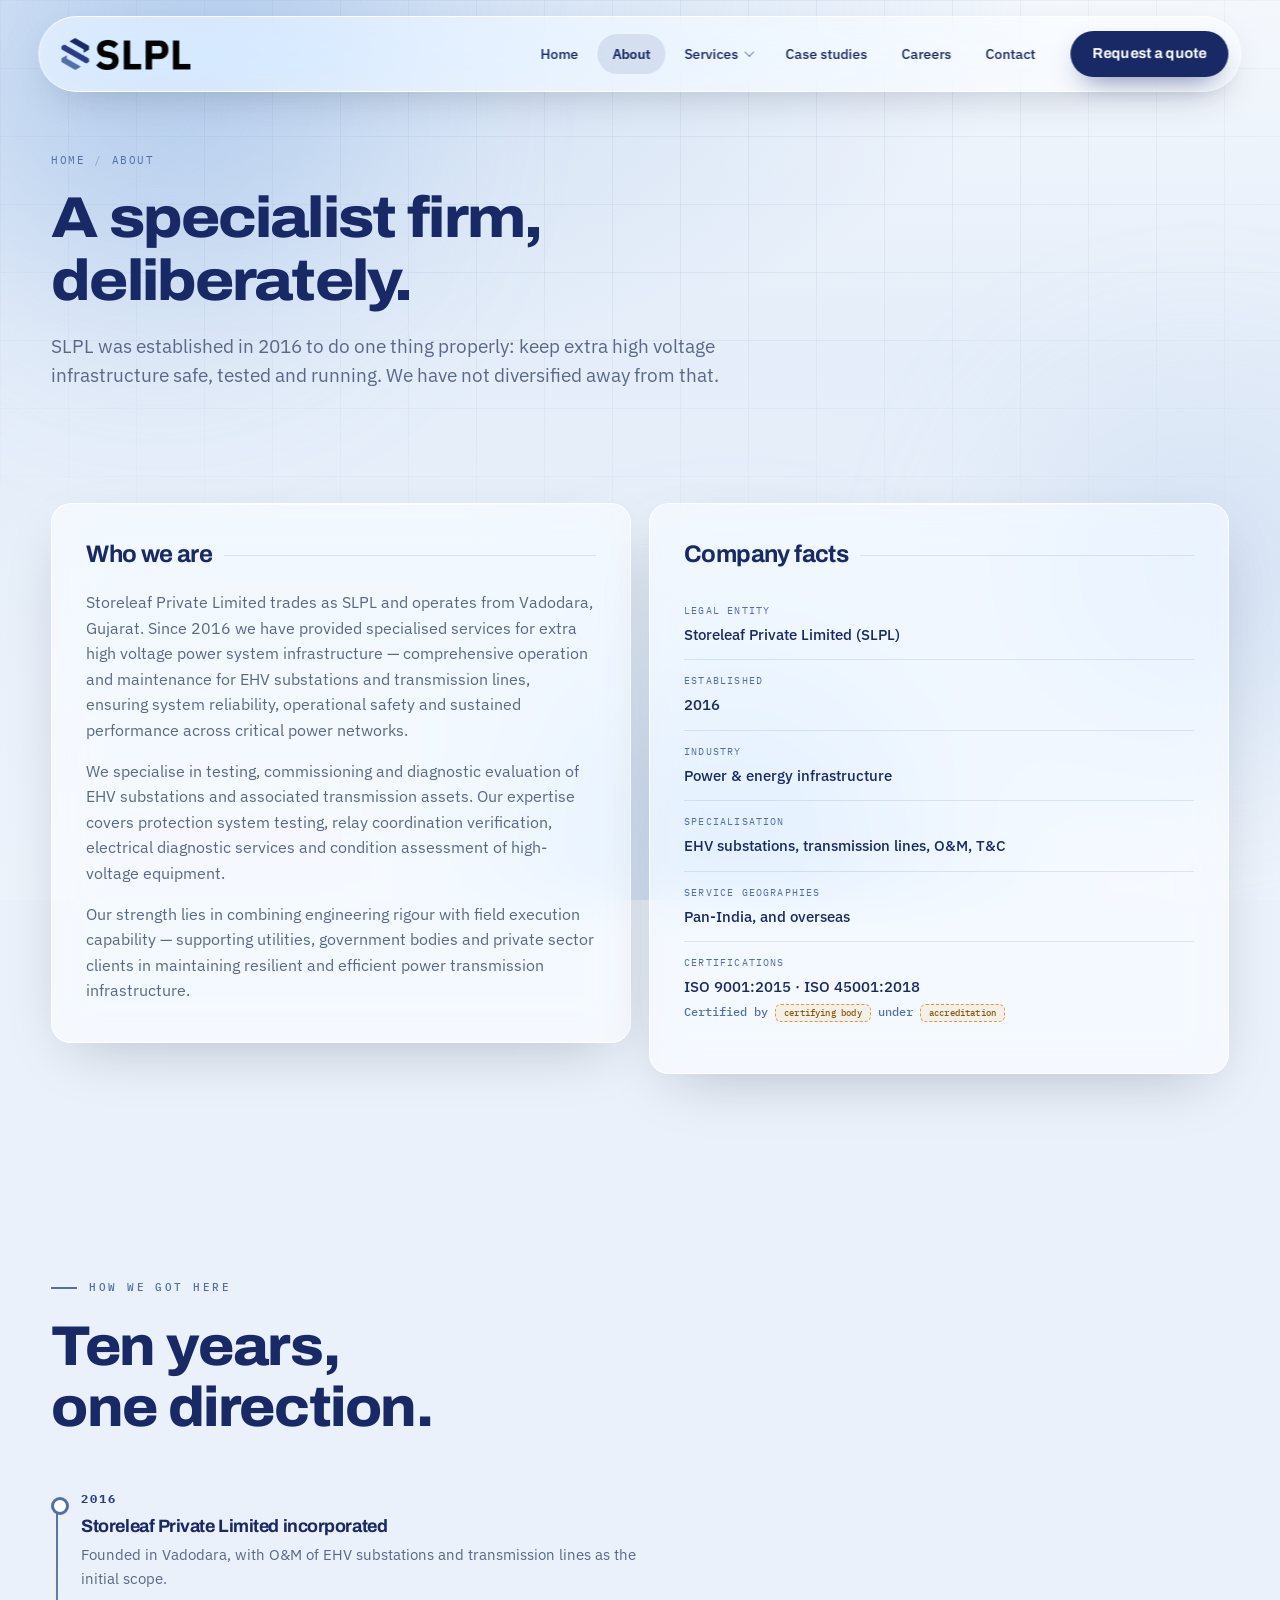
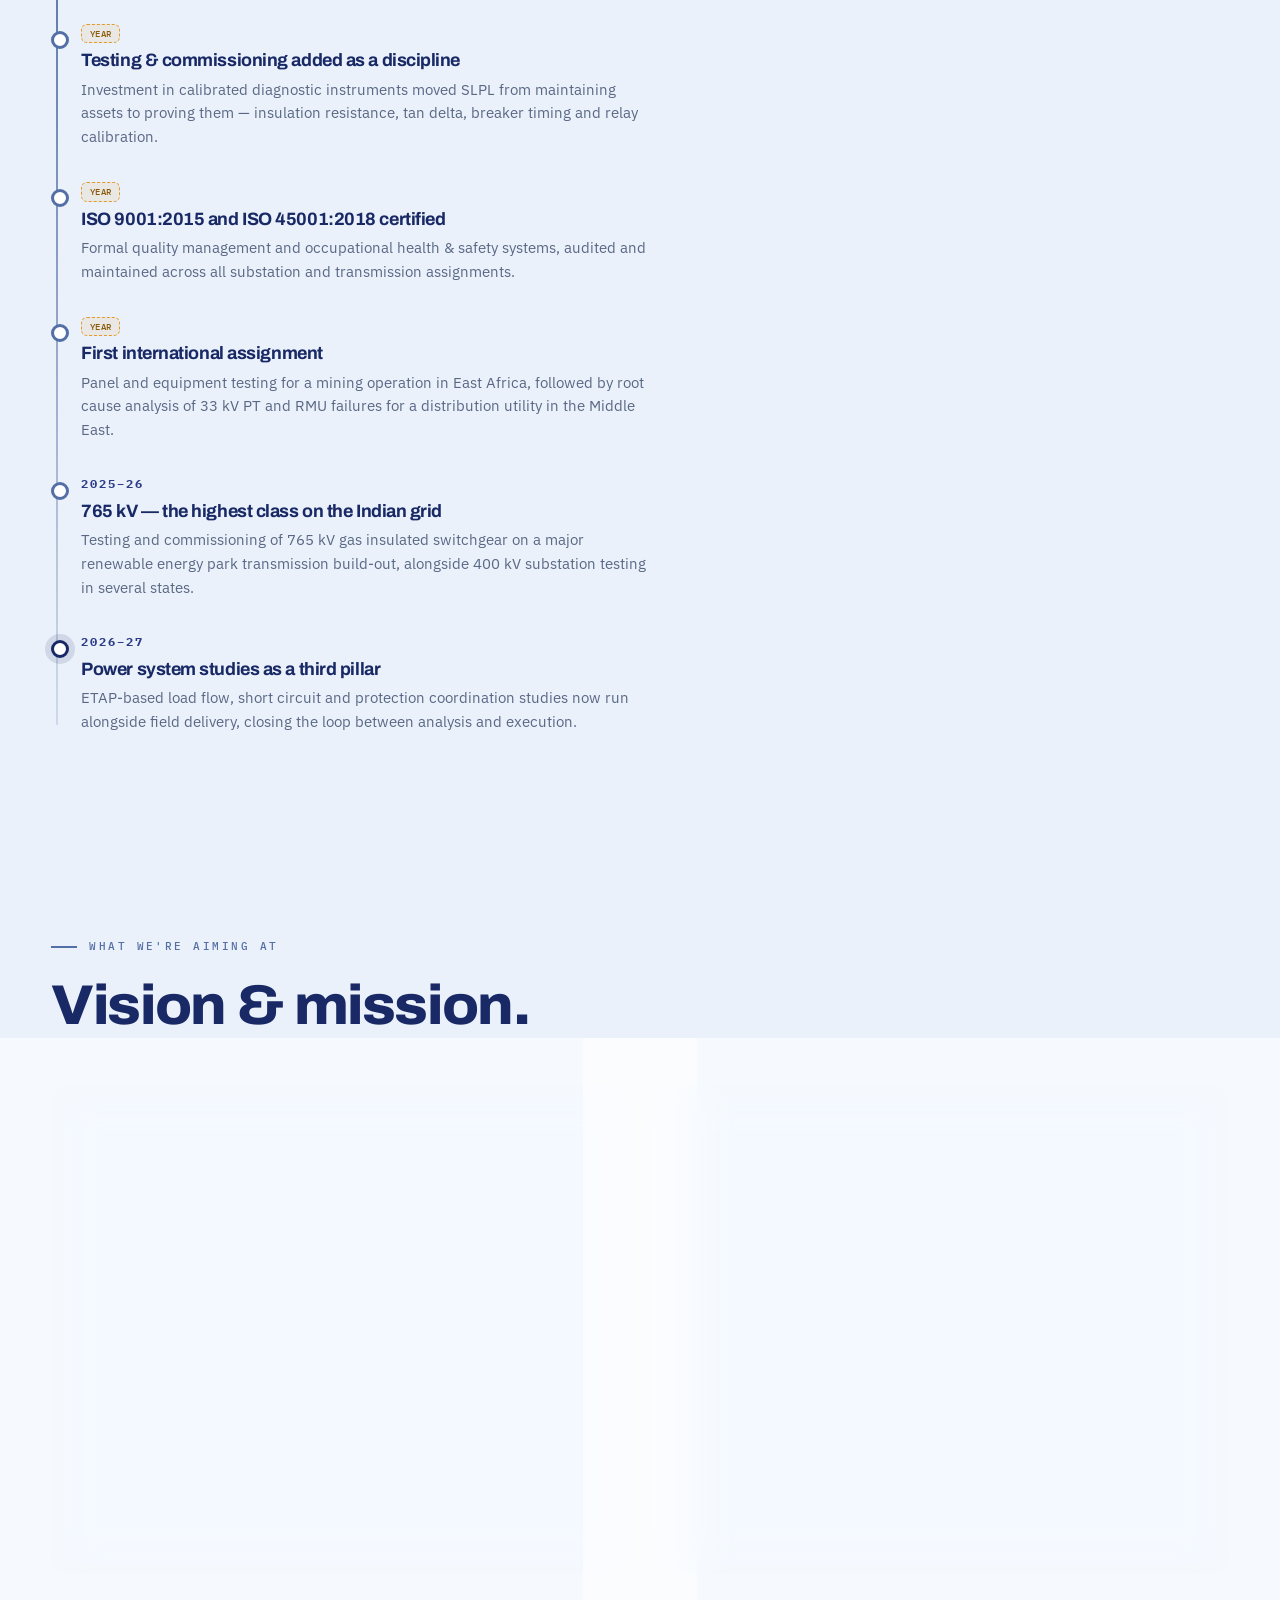
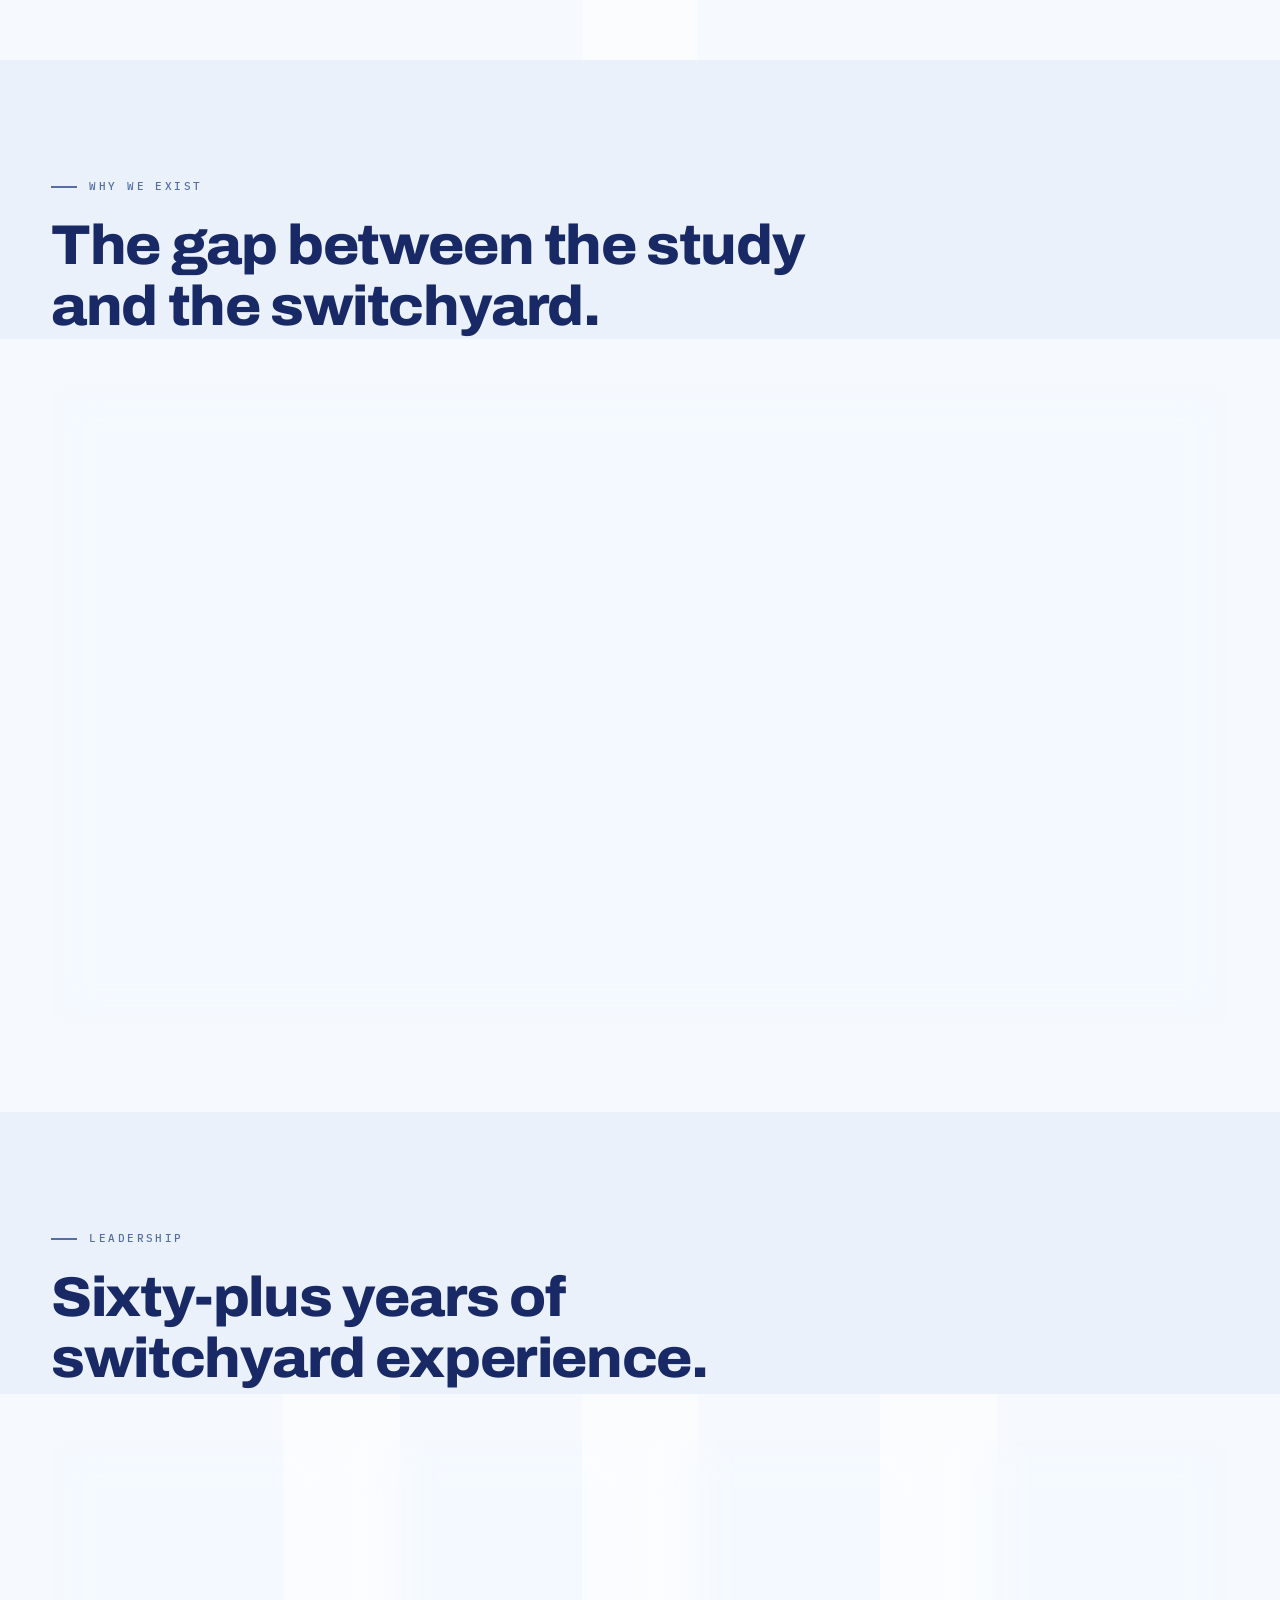
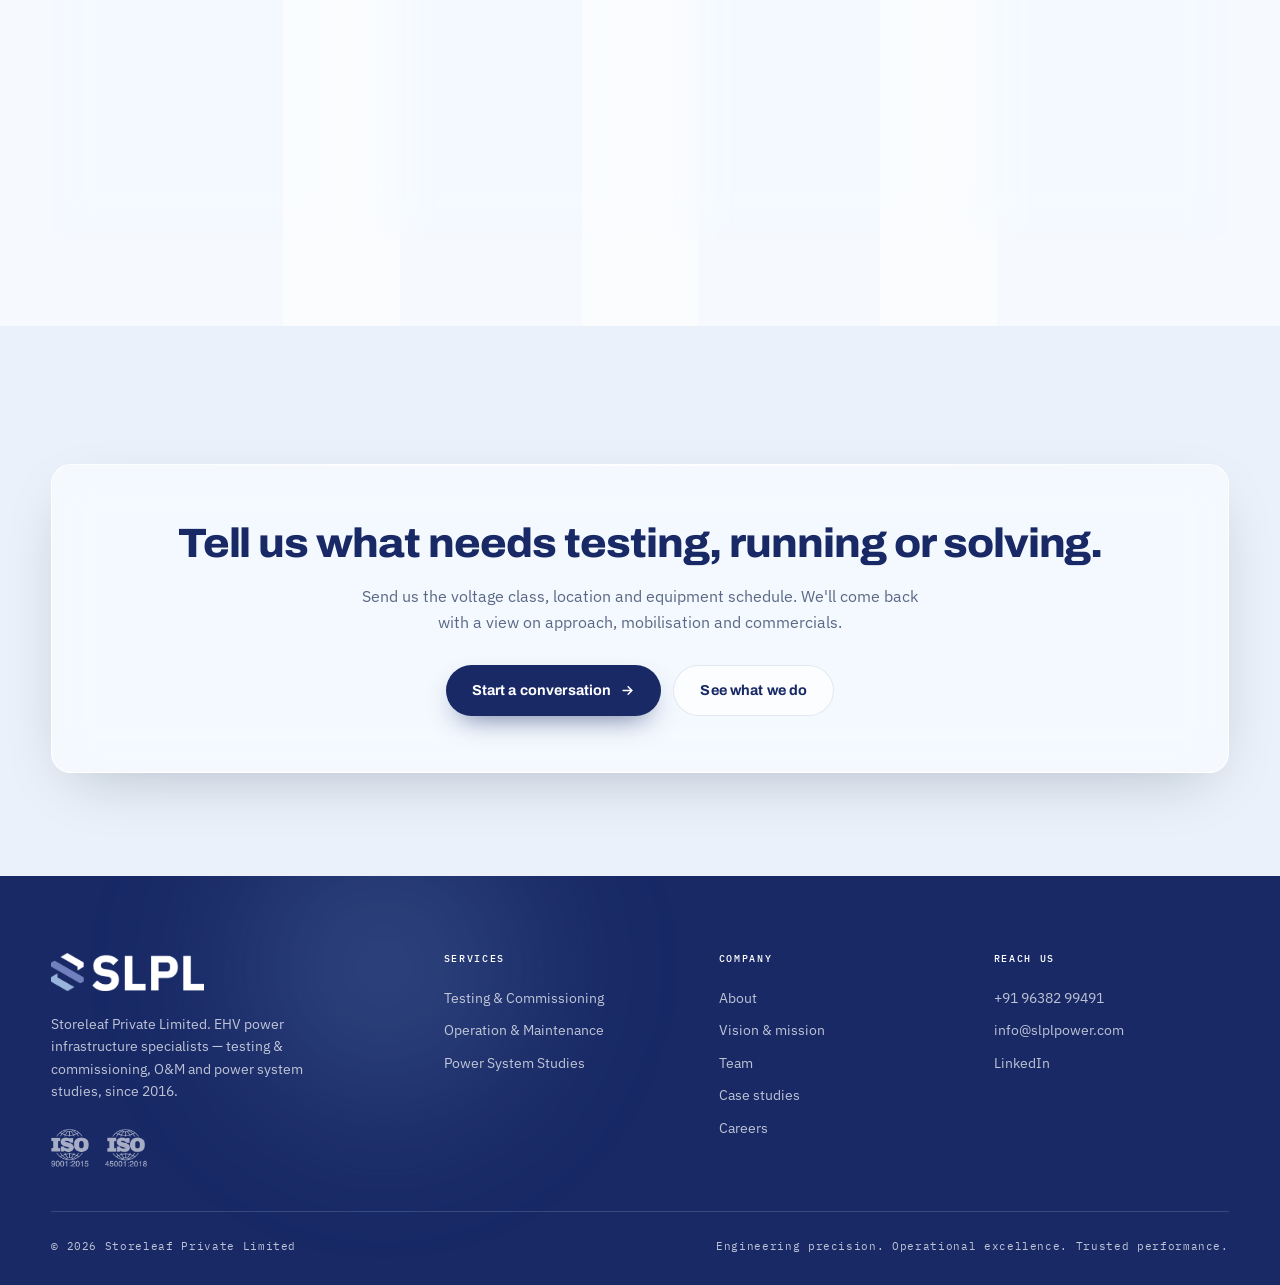
==== about.html @ 90dac233 "first commit" ====
<!DOCTYPE html>
<html lang="en">
<head>
<meta charset="UTF-8">
<meta name="viewport" content="width=device-width, initial-scale=1">
<title>About — SLPL | Storeleaf Pvt. Ltd.</title>
<meta name="description" content="Storeleaf Private Limited (SLPL), founded 2016 in Vadodara. EHV substation and transmission specialists. Vision, mission, history and leadership.">
<meta property="og:title" content="About — SLPL | Storeleaf Pvt. Ltd.">
<meta property="og:description" content="Storeleaf Private Limited (SLPL), founded 2016 in Vadodara. EHV substation and transmission specialists. Vision, mission, history and leadership.">
<meta property="og:type" content="website">
<meta property="og:image" content="https://www.slplpower.com/assets/img/og-card.png">
<meta property="og:site_name" content="SLPL — Storeleaf Pvt. Ltd.">
<meta name="twitter:card" content="summary_large_image">
<meta name="twitter:image" content="https://www.slplpower.com/assets/img/og-card.png">
<meta name="theme-color" content="#182966">
<link rel="canonical" href="https://www.slplpower.com/about.html">
<link rel="icon" href="favicon.ico" sizes="any">
<link rel="icon" type="image/png" sizes="32x32" href="assets/icons/favicon-32.png">
<link rel="icon" type="image/png" sizes="16x16" href="assets/icons/favicon-16.png">
<link rel="apple-touch-icon" sizes="180x180" href="assets/icons/apple-touch-icon.png">
<link rel="manifest" href="site.webmanifest">
<link rel="preconnect" href="https://fonts.googleapis.com">
<link rel="preconnect" href="https://fonts.gstatic.com" crossorigin>
<link href="https://fonts.googleapis.com/css2?family=Archivo:ital,wdth,wght@0,75..125,400..900&family=IBM+Plex+Mono:wght@400;500;600&family=IBM+Plex+Sans:wght@400;500;600&display=swap" rel="stylesheet">
<link rel="stylesheet" href="assets/css/base.css">
<link rel="stylesheet" href="assets/css/pages.css">

</head>
<body>

<div class="field" aria-hidden="true">
  <div class="orb a"></div><div class="orb b"></div><div class="orb c"></div>
</div>
<a class="skip" href="#main">Skip to content</a>
<div class="scrim" id="scrim" aria-hidden="true"></div>
<nav class="nav" id="nav" aria-label="Main">
  <a href="index.html" aria-label="SLPL home"><img class="logo" src="assets/img/logo_full.png" alt="SLPL — Storeleaf Pvt. Ltd."></a>
  <div class="nav-links" id="links">
    <a href="index.html">Home</a>
    <a href="about.html" aria-current="page">About</a>
    <div class="has-sub"><a href="services.html">Services</a><div class="sub"><a href="service-testing-commissioning.html">Testing &amp; Commissioning<span>Up to 765 kV</span></a><a href="service-om.html">Operation &amp; Maintenance<span>33&ndash;400 kV</span></a><a href="service-power-system-studies.html">Power System Studies<span>ETAP modelling</span></a></div></div>
    <a href="case-studies.html">Case studies</a>
    <a href="careers.html">Careers</a>
    <a href="contact.html">Contact</a>
  </div>
  <a href="contact.html" class="btn btn-solid">Request a quote</a>
  <button class="burger" id="burger" aria-label="Toggle menu" aria-expanded="false"><span></span></button>
</nav>
<main id="main">
<header class="page-hero">
  <div class="wrap">
    <p class="crumb load"><a href="index.html">Home</a><span>/</span>About</p>
    <h1 class="load l2">A specialist firm, deliberately.</h1>
    <p class="lede load l3">SLPL was established in 2016 to do one thing properly: keep extra high voltage infrastructure safe, tested and running. We have not diversified away from that.</p>
  </div>
</header>

<section class="band">
  <div class="wrap">
    <div class="vm-grid rv" style="align-items:start">
      <div class="glass vm">
        <h3>Who we are</h3>
        <p style="color:var(--muted);margin-bottom:15px">Storeleaf Private Limited trades as SLPL and
          operates from Vadodara, Gujarat. Since 2016 we have provided specialised services for extra
          high voltage power system infrastructure — comprehensive operation and maintenance for EHV
          substations and transmission lines, ensuring system reliability, operational safety and
          sustained performance across critical power networks.</p>
        <p style="color:var(--muted);margin-bottom:15px">We specialise in testing, commissioning and
          diagnostic evaluation of EHV substations and associated transmission assets. Our expertise
          covers protection system testing, relay coordination verification, electrical diagnostic
          services and condition assessment of high-voltage equipment.</p>
        <p style="color:var(--muted)">Our strength lies in combining engineering rigour with field
          execution capability — supporting utilities, government bodies and private sector clients
          in maintaining resilient and efficient power transmission infrastructure.</p>
      </div>
      <div class="glass vm">
        <h3>Company facts</h3>
        <div class="spec"><span>Legal entity</span><p>Storeleaf Private Limited (SLPL)</p></div>
        <div class="spec"><span>Established</span><p>2016</p></div>
        <div class="spec"><span>Industry</span><p>Power &amp; energy infrastructure</p></div>
        <div class="spec"><span>Specialisation</span><p>EHV substations, transmission lines, O&amp;M, T&amp;C</p></div>
        <div class="spec"><span>Service geographies</span><p>Pan-India, and overseas</p></div>
        <div class="spec"><span>Certifications</span><p>ISO 9001:2015 · ISO 45001:2018<br>
          <span style="font-family:var(--mono);font-size:.72rem;color:var(--steel)">Certified by <span class="todo">certifying body</span> under <span class="todo">accreditation</span></span></p></div>
      </div>
    </div>
  </div>
</section>

<section class="band">
  <div class="wrap">
    <div class="rv">
      <p class="eyebrow">How we got here</p>
      <h2>Ten years, <br>one direction.</h2>
    </div>
    <div class="timeline rv">
      <div class="tl">
        <b>2016</b>
        <h4>Storeleaf Private Limited incorporated</h4>
        <p>Founded in Vadodara, with O&amp;M of EHV substations and transmission lines as the
          initial scope.</p>
      </div>
      <div class="tl">
        <b><span class="todo">YEAR</span></b>
        <h4>Testing &amp; commissioning added as a discipline</h4>
        <p>Investment in calibrated diagnostic instruments moved SLPL from maintaining assets to
          proving them — insulation resistance, tan delta, breaker timing and relay calibration.</p>
      </div>
      <div class="tl">
        <b><span class="todo">YEAR</span></b>
        <h4>ISO 9001:2015 and ISO 45001:2018 certified</h4>
        <p>Formal quality management and occupational health &amp; safety systems, audited and
          maintained across all substation and transmission assignments.</p>
      </div>
      <div class="tl">
        <b><span class="todo">YEAR</span></b>
        <h4>First international assignment</h4>
        <p>Panel and equipment testing for a mining operation in East Africa, followed by root
          cause analysis of 33 kV PT and RMU failures for a distribution utility in the Middle East.</p>
      </div>
      <div class="tl">
        <b>2025–26</b>
        <h4>765 kV — the highest class on the Indian grid</h4>
        <p>Testing and commissioning of 765 kV gas insulated switchgear on a major renewable
          energy park transmission build-out, alongside 400 kV substation testing in several states.</p>
      </div>
      <div class="tl now">
        <b>2026–27</b>
        <h4>Power system studies as a third pillar</h4>
        <p>ETAP-based load flow, short circuit and protection coordination studies now run
          alongside field delivery, closing the loop between analysis and execution.</p>
      </div>
    </div>
  </div>
</section>

<section class="band" id="vision">
  <div class="wrap">
    <div class="rv">
      <p class="eyebrow">What we're aiming at</p>
      <h2>Vision &amp; mission.</h2>
    </div>
    <div class="vm-grid stg">
      <div class="glass vm">
        <h3>Vision</h3>
        <ul>
          <li>To be a trusted leader in EHV power system operations and maintenance, ensuring the
            reliability and resilience of critical transmission infrastructure.</li>
          <li>Deliver technically superior testing, commissioning and protection system services
            that uphold the stability and safety of power networks.</li>
          <li>Set industry benchmarks in operational excellence, quality assurance and electrical
            safety across all substation and transmission projects.</li>
          <li>Strengthen national power infrastructure through engineering precision, disciplined
            execution and continuous technical advancement.</li>
          <li>Create long-term value for utilities, infrastructure operators and stakeholders
            through dependable, standards-driven electrical services.</li>
        </ul>
      </div>
      <div class="glass vm">
        <h3>Mission</h3>
        <ul>
          <li>Deliver reliable O&amp;M services for EHV substations and transmission systems,
            ensuring uninterrupted and safe grid performance.</li>
          <li>Execute testing, commissioning and protection system validation with technical
            precision and strict adherence to national and international standards.</li>
          <li>Uphold uncompromising safety, quality and engineering discipline across all
            substation and transmission assignments.</li>
          <li>Strengthen power system reliability through preventive maintenance, diagnostic
            evaluation and systematic condition monitoring of high-voltage assets.</li>
          <li>Build long-term partnerships with utilities and infrastructure operators through
            dependable service execution and technical excellence.</li>
        </ul>
      </div>
    </div>
  </div>
</section>


<section class="band">
  <div class="wrap">
    <div class="rv">
      <p class="eyebrow">Why we exist</p>
      <h2>The gap between the study <br>and the switchyard.</h2>
    </div>
    <div class="glass stmt rv">
      <p class="stmt-lead">Most firms in this sector either model networks or energise them.
        Very few do both — and the gap between the two is where problems hide.</p>
      <div class="stmt-cols">
        <p>A relay setting that is correct on paper can behave differently at two in the morning,
          when a bay is being charged for the first time and the schedule has already slipped.
          Somebody on site has to be able to read the study, read the equipment, and make the call.</p>
        <p>That capability does not come from a procedure manual. It comes from having stood in a
          switchyard for thirty years — which is what our senior technical staff bring, after
          careers spent in state utility service and with multinational contractors.</p>
        <p><strong>SLPL was formed in 2016 to hold both halves of that.</strong> We model networks
          and we commission them. The engineer who prepares a coordination document sits in the
          same team as the engineer who verifies the scheme on site. When something doesn't match,
          it gets caught during the shutdown window rather than in a closeout report six weeks
          later.</p>
        <p>The company has stayed specialised on purpose. We have not diversified into adjacent
          work that would dilute the technical depth, and we have grown carefully —
          <strong>every voltage class on this site is one we have actually worked at</strong>,
          not one we are willing to attempt.</p>
      </div>
    </div>
  </div>
</section>


<section class="band" id="team">
  <div class="wrap">
    <div class="rv">
      <p class="eyebrow">Leadership</p>
      <h2>Sixty-plus years of <br>switchyard experience.</h2>
    </div>
    <div class="team-grid stg">
      <article class="glass member">
        <div class="avatar">HD</div>
        <h3>H. D. Sharma</h3><p class="role">Founder &amp; Technical Advisor</p>
        <p>30+ years in the electrical industry, with a career in state utility services. Maintenance
          of EHV substations and transmission lines, electrical testing and troubleshooting, and
          safety standards in high-voltage environments.</p>
      </article>
      <article class="glass member">
        <div class="avatar">NC</div>
        <h3>Narendra Chauhan</h3><p class="role">Technical Officer</p>
        <p>30+ years with leading multinationals in the operation, maintenance and testing of EHV
          substations. A cornerstone of SLPL's technical delivery capability.</p>
      </article>
      <article class="glass member">
        <div class="avatar">RS</div>
        <h3>Rajhans Sharma</h3><p class="role">Director &amp; Co-Founder</p>
        <p>Master's in engineering from a university in the USA and 12+ years working with
          multinational corporations. Drives growth, innovation and strategic direction across
          project management and advanced engineering solutions.</p>
      </article>
      <article class="glass member">
        <div class="avatar">SS</div>
        <h3>Sagar Sharma</h3><p class="role">Director — Finance &amp; Strategy</p>
        <p>MBA from a university in the USA. Leads financial management, strategic planning and
          business development, bringing depth in financial modelling and risk management.</p>
      </article>
    </div>
  </div>
</section>


<section class="band">
  <div class="wrap">
    <div class="glass cta-band rv">
      <h2>Tell us what needs testing, running or solving.</h2>
      <p>Send us the voltage class, location and equipment schedule. We'll come back with a
        view on approach, mobilisation and commercials.</p>
      <div class="hero-cta">
        <a href="contact.html" class="btn btn-solid">Start a conversation
          <svg aria-hidden="true" focusable="false" width="15" height="15" viewBox="0 0 24 24" fill="none" stroke="currentColor" stroke-width="2.4" stroke-linecap="round"><path d="M5 12h14M13 6l6 6-6 6"/></svg></a>
        <a href="services.html" class="btn btn-ghost">See what we do</a>
      </div>
    </div>
  </div>
</section>

</main>
<footer>
  <div class="wrap">
    <div class="f-grid">
      <div>
        <img class="flogo" src="assets/img/logo_full_white.png" alt="SLPL">
        <p>Storeleaf Private Limited. EHV power infrastructure specialists — testing &amp;
          commissioning, O&amp;M and power system studies, since 2016.</p>
        <div class="f-iso">
          <img src="assets/img/iso_9001.png" alt="ISO 9001:2015">
          <img src="assets/img/iso_45001.png" alt="ISO 45001:2018">
        </div>
      </div>
      <div class="f-col"><h4>Services</h4>
        <a href="service-testing-commissioning.html">Testing &amp; Commissioning</a>
        <a href="service-om.html">Operation &amp; Maintenance</a>
        <a href="service-power-system-studies.html">Power System Studies</a>
      </div>
      <div class="f-col"><h4>Company</h4>
        <a href="about.html">About</a><a href="about.html#vision">Vision &amp; mission</a>
        <a href="about.html#team">Team</a><a href="case-studies.html">Case studies</a>
        <a href="careers.html">Careers</a>
      </div>
      <div class="f-col"><h4>Reach us</h4>
        <a href="tel:+919638299491">+91 96382 99491</a>
        <a href="mailto:info@slplpower.com">info@slplpower.com</a>
        <a href="https://www.linkedin.com/company/slplpower" target="_blank" rel="noopener">LinkedIn</a>
      </div>
    </div>
    <div class="f-bot">
      <span>© <span id="yr">2026</span> Storeleaf Private Limited</span>
      <span>Engineering precision. Operational excellence. Trusted performance.</span>
    </div>
  </div>
</footer>

<script src="assets/js/base.js"></script>
</body>
</html>
---- assets/css/base.css ----
:root{
  --paper:#EAF1FA; --paper2:#F7FAFE; --white:#FFFFFF;
  --navy:#182966; --indigo:#2B3B88; --steel:#536FA5; --sky:#C9DCF2;
  --ink:#0C142C; --muted:#5A6885;
  --amber:#E39A2B; --iso:#005BAE;
  --glass:rgba(255,255,255,.55);
  --glass-2:rgba(255,255,255,.35);
  --brd:rgba(255,255,255,.85);
  --brd-2:rgba(24,41,102,.10);
  --shadow:0 20px 60px -24px rgba(12,20,44,.28);
  --shadow-lg:0 40px 100px -36px rgba(12,20,44,.42);
  --r:20px;
  --display:'Archivo',system-ui,sans-serif;
  --body:'IBM Plex Sans',system-ui,sans-serif;
  --mono:'IBM Plex Mono',ui-monospace,monospace;
  --nav-h:76px;
  --wrap:1240px;
  --band-y:clamp(64px,8vw,128px);
}
/* viewport tiers — the whole page scales off these two knobs */
@media(min-width:1500px){ :root{--wrap:1360px} }
@media(min-width:1750px){ :root{--wrap:1500px;--r:24px} html{font-size:17px} }
@media(min-width:2200px){ :root{--wrap:1660px} html{font-size:18.5px} }
@media(min-width:2800px){ :root{--wrap:1860px} html{font-size:20px} }
*{margin:0;padding:0;box-sizing:border-box}
html{scroll-behavior:smooth;scroll-padding-top:96px;-webkit-text-size-adjust:100%}
body{
  font-family:var(--body);color:var(--ink);background:var(--paper);
  line-height:1.6;overflow-x:hidden;-webkit-font-smoothing:antialiased;
  overflow-wrap:break-word;
  padding-left:env(safe-area-inset-left);padding-right:env(safe-area-inset-right);
}
h1,h2,h3,h4,.kvtag,.tick b{overflow-wrap:normal;word-break:normal;hyphens:none}
img{max-width:100%;height:auto;display:block}
a{color:inherit;text-decoration:none}
button{font:inherit;color:inherit;background:none;border:none;cursor:pointer}
::selection{background:var(--navy);color:#fff}
:focus-visible{outline:2.5px solid var(--indigo);outline-offset:3px;border-radius:6px}

/* ── ambient field ─────────────────────────────── */
.field{position:fixed;inset:0;z-index:-2;overflow:hidden;pointer-events:none;background:
  linear-gradient(180deg,#F4F8FD 0%,#E4EDF9 40%,#EDF3FB 100%);}
.field::after{content:'';position:absolute;inset:0;
  background-image:linear-gradient(rgba(83,111,165,.09) 1px,transparent 1px),
                   linear-gradient(90deg,rgba(83,111,165,.09) 1px,transparent 1px);
  background-size:68px 68px;
  mask-image:radial-gradient(ellipse 110% 75% at 50% 12%,#000 20%,transparent 78%);
  -webkit-mask-image:radial-gradient(ellipse 110% 75% at 50% 12%,#000 20%,transparent 78%);}
.orb{position:absolute;border-radius:50%;filter:blur(80px);opacity:.55}
.orb.a{width:640px;height:640px;background:radial-gradient(circle,#8FB4E4 0%,transparent 68%);top:-220px;left:-160px;animation:drift 26s ease-in-out infinite}
.orb.b{width:520px;height:520px;background:radial-gradient(circle,#B7CDEC 0%,transparent 68%);top:36%;right:-180px;animation:drift 34s ease-in-out infinite reverse}
.orb.c{width:600px;height:600px;background:radial-gradient(circle,#9FC0E8 0%,transparent 70%);bottom:-260px;left:34%;animation:drift 30s ease-in-out infinite}
@keyframes drift{0%,100%{transform:translate(0,0) scale(1)}33%{transform:translate(70px,-50px) scale(1.1)}66%{transform:translate(-50px,60px) scale(.94)}}

/* ── shared ────────────────────────────────────── */
.wrap{width:min(var(--wrap),92vw);margin-inline:auto}
.band{padding:var(--band-y) 0;position:relative}
.eyebrow{font-family:var(--mono);font-size:.7rem;font-weight:500;letter-spacing:.22em;
  text-transform:uppercase;color:var(--steel);display:flex;align-items:center;gap:12px;margin-bottom:20px}
.eyebrow::before{content:'';width:26px;height:1.5px;background:var(--steel);flex:none}
h1,h2,h3,h4{font-family:var(--display);line-height:1.08;letter-spacing:-.025em;color:var(--navy)}
h2{font-size:clamp(2rem,4.4vw,3.5rem);font-weight:800;font-stretch:105%}
h3{font-size:1.32rem;font-weight:700}
.lede{font-size:clamp(1.02rem,1.5vw,1.16rem);color:var(--muted);max-width:62ch}
.glass{background:var(--glass);backdrop-filter:blur(22px) saturate(165%);
  -webkit-backdrop-filter:blur(22px) saturate(165%);
  border:1px solid var(--brd);border-radius:var(--r);box-shadow:var(--shadow);
  position:relative;overflow:hidden}
@supports not ((backdrop-filter:blur(2px)) or (-webkit-backdrop-filter:blur(2px))){
  .glass,.nav{background:rgba(255,255,255,.9)}
  .nav.stuck{background:rgba(255,255,255,.97)}
}
.glass::before{content:'';position:absolute;top:0;left:0;right:0;height:1px;
  background:linear-gradient(90deg,transparent,rgba(255,255,255,.95),transparent)}

/* ── nav ───────────────────────────────────────── */
.nav{position:fixed;top:calc(16px + env(safe-area-inset-top));left:50%;transform:translateX(-50%);z-index:100;
  width:min(var(--wrap),94vw);height:var(--nav-h);display:flex;align-items:center;
  gap:20px;padding:0 12px 0 22px;border-radius:999px;
  background:rgba(255,255,255,.5);backdrop-filter:blur(20px) saturate(170%);
  -webkit-backdrop-filter:blur(20px) saturate(170%);
  border:1px solid var(--brd);box-shadow:0 14px 44px -20px rgba(12,20,44,.3);
  transition:background .35s,box-shadow .35s,height .35s}
.nav.stuck{background:rgba(255,255,255,.78);box-shadow:0 18px 50px -20px rgba(12,20,44,.38);height:66px}
.nav .logo{height:32px;width:auto;flex:none}
.nav-links{display:flex;gap:4px;margin-left:auto}
.nav-links a{padding:9px 15px;border-radius:999px;font-size:.87rem;font-weight:500;
  color:var(--navy);transition:background .22s,color .22s}
.nav-links a:hover{background:rgba(24,41,102,.08)}
.btn{display:inline-flex;align-items:center;gap:9px;padding:13px 26px;border-radius:999px;
  font-family:var(--display);font-weight:700;font-size:.9rem;letter-spacing:.01em;
  transition:transform .22s cubic-bezier(.2,.9,.3,1),box-shadow .22s,background .22s}
.btn-solid{background:var(--navy);color:#fff;box-shadow:0 12px 28px -12px rgba(24,41,102,.7)}
.btn-solid:hover{background:var(--indigo);transform:translateY(-2px);box-shadow:0 18px 34px -12px rgba(24,41,102,.7)}
.btn-ghost{background:rgba(255,255,255,.6);color:var(--navy);border:1px solid var(--brd-2)}
.btn-ghost:hover{background:#fff;transform:translateY(-2px)}
.nav .btn{padding:11px 22px;flex:none}
.scrim{position:fixed;inset:0;z-index:90;background:rgba(12,20,44,.32);
  backdrop-filter:blur(3px);-webkit-backdrop-filter:blur(3px);
  opacity:0;visibility:hidden;transition:opacity .3s,visibility .3s}
body.menu-open .scrim{opacity:1;visibility:visible}
body.menu-open{overflow:hidden}
.burger{display:none;width:44px;height:44px;border-radius:50%;align-items:center;justify-content:center;flex:none}
.burger span{display:block;width:19px;height:2px;background:var(--navy);position:relative;transition:.3s}
.burger span::before,.burger span::after{content:'';position:absolute;left:0;width:19px;height:2px;background:var(--navy);transition:.3s}
.burger span::before{top:-6px}.burger span::after{top:6px}
.nav.open .burger span{background:transparent}
.nav.open .burger span::before{top:0;transform:rotate(45deg)}
.nav.open .burger span::after{top:0;transform:rotate(-45deg)}

/* ── hero ──────────────────────────────────────── */
.hero{position:relative;min-height:100svh;display:flex;align-items:center;
  padding-top:calc(var(--nav-h) + 52px);padding-bottom:104px}
.switchyard{position:absolute;inset:0;width:100%;height:100%;z-index:-1;
  object-fit:cover;opacity:.9;pointer-events:none}
.hero-grid{display:grid;grid-template-columns:1.06fr .94fr;gap:26px;align-items:center}
.hero-card{padding:clamp(28px,3vw,44px)}
h1{font-size:clamp(2.05rem,3.7vw,3.3rem);font-weight:800;font-stretch:110%;letter-spacing:-.032em}
h1 .kv{color:var(--indigo);position:relative;white-space:nowrap}
h1 .kv::after{content:'';position:absolute;left:0;right:0;bottom:.08em;height:.09em;
  background:linear-gradient(90deg,var(--amber),transparent);border-radius:2px;
  transform:scaleX(0);transform-origin:left;animation:sweep 1.1s cubic-bezier(.2,.9,.3,1) 1.1s forwards}
@keyframes sweep{to{transform:scaleX(1)}}
.hero-card .lede{margin-top:20px;font-size:clamp(.98rem,1.25vw,1.08rem)}
.hero-cta{display:flex;gap:12px;flex-wrap:wrap;margin-top:30px}
.hero-side{display:flex;flex-direction:column;gap:14px}
.stat{padding:20px 24px;display:flex;align-items:center;gap:18px}
.stat b{font-family:var(--display);font-size:clamp(1.5rem,2.2vw,2rem);font-weight:800;
  color:var(--navy);line-height:1;font-stretch:110%}
.stat span{font-family:var(--mono);font-size:.68rem;letter-spacing:.14em;
  text-transform:uppercase;color:var(--steel)}
.iso-row{display:flex;align-items:center;gap:22px;padding:18px 24px}
.iso-row img{height:46px;width:auto}
.iso-row p{font-family:var(--mono);font-size:.64rem;letter-spacing:.13em;
  text-transform:uppercase;color:var(--steel);line-height:1.5}
.scroll-hint{position:absolute;bottom:26px;left:50%;transform:translateX(-50%);
  font-family:var(--mono);font-size:.62rem;letter-spacing:.2em;text-transform:uppercase;
  color:var(--steel);display:flex;flex-direction:column;align-items:center;gap:9px}
.scroll-hint i{display:block;width:1px;height:34px;background:linear-gradient(var(--steel),transparent);animation:pull 2.1s ease-in-out infinite}
@keyframes pull{0%,100%{transform:scaleY(.4);transform-origin:top;opacity:.4}50%{transform:scaleY(1);opacity:1}}

/* current pulse on the conductors */
.conductor{fill:none;stroke:var(--steel);stroke-width:1.7;opacity:.5}
.tower{fill:none;stroke:var(--steel);stroke-width:1.6;opacity:.5}
.tower-fill{fill:rgba(83,111,165,.05)}
.pulse{fill:none;stroke:var(--amber);stroke-width:2.6;stroke-linecap:round;
  stroke-dasharray:20 1400;filter:drop-shadow(0 0 7px rgba(227,154,43,.85));
  animation:flow 5.4s linear infinite}
.pulse.d2{animation-delay:1.8s}
.pulse.d3{animation-delay:3.6s}
@keyframes flow{from{stroke-dashoffset:1420}to{stroke-dashoffset:0}}
.insulator{fill:none;stroke:var(--steel);stroke-width:1.3;opacity:.62}

/* ── voltage ladder (signature) ────────────────── */
.ladder-shell{padding:clamp(30px,3.6vw,54px)}
.ladder{margin-top:46px;position:relative}
.rail{position:relative;width:80%;height:3px;background:rgba(83,111,165,.22);border-radius:2px}
.rail i{position:absolute;inset:0 auto 0 0;width:0;border-radius:2px;
  background:linear-gradient(90deg,var(--steel),var(--indigo) 55%,var(--navy));
  transition:width 1.9s cubic-bezier(.22,.85,.3,1)}
.revealed .rail i{width:100%}
.ticks{display:grid;grid-template-columns:repeat(5,1fr);margin-top:0}
.tick{position:relative;padding-top:34px;text-align:left}
.tick::before{content:'';position:absolute;top:-8px;left:0;width:13px;height:13px;border-radius:50%;
  background:#fff;border:3px solid var(--steel);transform:scale(0);
  transition:transform .5s cubic-bezier(.2,1.5,.4,1),border-color .5s}
.revealed .tick::before{transform:scale(1)}
.revealed .tick:nth-child(1)::before{transition-delay:.3s}
.revealed .tick:nth-child(2)::before{transition-delay:.6s}
.revealed .tick:nth-child(3)::before{transition-delay:.9s;border-color:var(--indigo)}
.revealed .tick:nth-child(4)::before{transition-delay:1.2s;border-color:var(--indigo)}
.revealed .tick:nth-child(5)::before{transition-delay:1.5s;border-color:var(--navy);
  box-shadow:0 0 0 7px rgba(24,41,102,.12)}
.tick b{display:block;font-family:var(--display);font-size:clamp(1.35rem,2.4vw,2.1rem);
  font-weight:800;color:var(--navy);line-height:1;font-stretch:108%}
.tick b em{font-style:normal;font-size:.42em;font-weight:600;margin-left:4px;color:var(--steel)}
.tick p{font-family:var(--mono);font-size:.68rem;line-height:1.62;color:var(--muted);
  margin-top:10px;padding-right:14px}

/* ── services ──────────────────────────────────── */
.svc-grid{display:grid;grid-template-columns:repeat(3,1fr);gap:20px;margin-top:52px}
.svc{padding:34px 30px 30px;transition:transform .4s cubic-bezier(.2,.9,.3,1),box-shadow .4s;
  transform-style:preserve-3d;will-change:transform}
.svc:hover{box-shadow:var(--shadow-lg)}
.svc svg.ic{width:46px;height:46px;stroke:var(--indigo);stroke-width:1.5;fill:none;margin-bottom:24px}
.svc h3{margin-bottom:14px}
.svc p{font-size:.94rem;color:var(--muted)}
.svc ul{list-style:none;margin-top:22px;padding-top:20px;border-top:1px solid var(--brd-2)}
.svc li{font-family:var(--mono);font-size:.74rem;color:var(--steel);padding:5px 0 5px 17px;position:relative}
.svc li::before{content:'';position:absolute;left:0;top:13px;width:6px;height:1.5px;background:var(--amber)}

/* ── projects ──────────────────────────────────── */
.filters{display:flex;gap:8px;flex-wrap:wrap;margin-top:36px}
.filters button{padding:9px 18px;border-radius:999px;font-family:var(--mono);font-size:.72rem;
  letter-spacing:.09em;text-transform:uppercase;color:var(--steel);
  background:rgba(255,255,255,.5);border:1px solid var(--brd-2);transition:.25s}
.filters button:hover{color:var(--navy);background:#fff}
.filters button.on{background:var(--navy);color:#fff;border-color:var(--navy)}
.proj-grid{display:grid;grid-template-columns:repeat(3,1fr);gap:14px;margin-top:26px}
.proj{padding:24px 26px;display:flex;flex-direction:column;gap:12px;
  transition:transform .35s cubic-bezier(.2,.9,.3,1),box-shadow .35s,opacity .3s}
.proj:hover{transform:translateY(-5px);box-shadow:var(--shadow-lg)}
.proj.hide{display:none}
.proj-top{display:flex;justify-content:space-between;align-items:flex-start;gap:12px}
.kvtag{font-family:var(--display);font-weight:800;font-size:1.05rem;color:var(--navy);
  font-stretch:108%;white-space:nowrap}
.kvtag em{font-style:normal;font-size:.6em;font-weight:600;color:var(--steel);margin-left:3px}
.scope{font-family:var(--mono);font-size:.6rem;letter-spacing:.11em;text-transform:uppercase;
  padding:5px 10px;border-radius:999px;background:rgba(43,59,136,.09);color:var(--indigo);white-space:nowrap}
.proj h4{font-size:1rem;font-weight:700;line-height:1.3}
.proj p{font-family:var(--mono);font-size:.72rem;color:var(--muted);margin-top:auto;padding-top:6px}
.proj-note{font-family:var(--mono);font-size:.75rem;color:var(--steel);
  text-align:center;margin-top:30px;letter-spacing:.06em}

/* ── team ──────────────────────────────────────── */
.team-grid{display:grid;grid-template-columns:repeat(4,1fr);gap:16px;margin-top:52px}
.member{padding:30px 26px;transition:transform .35s cubic-bezier(.2,.9,.3,1),box-shadow .35s}
.member:hover{transform:translateY(-5px);box-shadow:var(--shadow-lg)}
.avatar{width:54px;height:54px;border-radius:16px;display:grid;place-items:center;
  background:linear-gradient(140deg,var(--navy),var(--indigo));color:#fff;
  font-family:var(--display);font-weight:800;font-size:1.05rem;margin-bottom:20px;letter-spacing:-.02em}
.member h3{font-size:1.1rem}
.role{font-family:var(--mono);font-size:.68rem;letter-spacing:.1em;text-transform:uppercase;
  color:var(--indigo);margin:7px 0 14px}
.member p{font-size:.87rem;color:var(--muted)}

/* ── vision / mission ──────────────────────────── */
.vm-grid{display:grid;grid-template-columns:1fr 1fr;gap:18px;margin-top:48px}
.vm{padding:38px 34px}
.vm h3{font-size:1.5rem;margin-bottom:22px;display:flex;align-items:center;gap:12px}
.vm h3::after{content:'';flex:1;height:1px;background:var(--brd-2)}
.vm ul{list-style:none;display:flex;flex-direction:column;gap:15px}
.vm li{font-size:.91rem;color:var(--muted);padding-left:26px;position:relative}
.vm li::before{content:'';position:absolute;left:0;top:.55em;width:11px;height:11px;
  border:1.5px solid var(--steel);border-radius:3px;transform:rotate(45deg)}

/* ── contact ───────────────────────────────────── */
.contact-grid{display:grid;grid-template-columns:.9fr 1.1fr;gap:18px;margin-top:48px}
.info{padding:38px 34px;display:flex;flex-direction:column;gap:8px}
.info-row{display:flex;gap:16px;padding:16px 0;border-bottom:1px solid var(--brd-2);align-items:flex-start}
.info-row:last-child{border-bottom:none}
.info-row svg{width:19px;height:19px;stroke:var(--indigo);fill:none;stroke-width:1.6;flex:none;margin-top:3px}
.info-row>div>span{font-family:var(--mono);font-size:.63rem;letter-spacing:.13em;
  text-transform:uppercase;color:var(--steel);display:block;margin-bottom:4px}
.info-row a,.info-row p{font-size:.94rem;color:var(--navy);font-weight:500;transition:color .2s}
.info-row a:hover{color:var(--amber)}
.form{padding:38px 34px}
.f-row{display:grid;grid-template-columns:1fr 1fr;gap:14px}
.fld{margin-bottom:14px}
.fld label{font-family:var(--mono);font-size:.63rem;letter-spacing:.13em;text-transform:uppercase;
  color:var(--steel);display:block;margin-bottom:7px}
.fld select{-webkit-appearance:none;appearance:none;padding-right:42px;
  background-image:url("data:image/svg+xml;charset=utf-8,%3Csvg xmlns='http://www.w3.org/2000/svg' viewBox='0 0 12 8'%3E%3Cpath d='M1 1l5 5 5-5' fill='none' stroke='%23536FA5' stroke-width='1.8' stroke-linecap='round'/%3E%3C/svg%3E");
  background-repeat:no-repeat;background-position:right 16px center;background-size:12px}
.fld input,.fld select,.fld textarea{width:100%;padding:13px 16px;border-radius:12px;
  border:1px solid var(--brd-2);background:rgba(255,255,255,.65);font-family:var(--body);
  font-size:.93rem;color:var(--ink);transition:border-color .22s,background .22s}
.fld input:focus,.fld select:focus,.fld textarea:focus{outline:none;border-color:var(--indigo);background:#fff}
.fld textarea{resize:vertical;min-height:104px}
.form .btn-solid{width:100%;justify-content:center;margin-top:6px}
.form small{display:block;margin-top:14px;font-family:var(--mono);font-size:.66rem;
  color:var(--steel);text-align:center;line-height:1.6}

/* ── footer ────────────────────────────────────── */
footer{background:var(--navy);color:rgba(255,255,255,.72);
  padding:clamp(52px,6vw,80px) 0 calc(30px + env(safe-area-inset-bottom));position:relative;overflow:hidden}
footer::before{content:'';position:absolute;top:-140px;left:12%;width:460px;height:460px;border-radius:50%;
  background:radial-gradient(circle,rgba(83,111,165,.45),transparent 68%);filter:blur(50px)}
.f-grid{display:grid;grid-template-columns:1.5fr 1fr 1fr 1fr;gap:40px;position:relative;
  padding-bottom:44px;border-bottom:1px solid rgba(255,255,255,.14)}
.f-grid img.flogo{height:38px;margin-bottom:22px}
.f-grid p{font-size:.88rem;max-width:34ch}
.f-iso{display:flex;gap:16px;margin-top:26px;align-items:center}
.f-iso img{height:38px;filter:brightness(0) invert(1);opacity:.62}
.f-col h4{font-family:var(--mono);font-size:.64rem;letter-spacing:.16em;text-transform:uppercase;
  color:#fff;font-weight:500;margin-bottom:18px}
.f-col a{display:block;font-size:.88rem;padding:5px 0;transition:color .2s,transform .2s}
.f-col a:hover{color:#fff;transform:translateX(4px)}
.f-bot{display:flex;justify-content:space-between;gap:18px;flex-wrap:wrap;
  padding-top:26px;font-family:var(--mono);font-size:.68rem;letter-spacing:.06em;position:relative}

/* ── reveal ────────────────────────────────────── */
.rv{opacity:0;transform:translateY(30px);transition:opacity .85s cubic-bezier(.2,.9,.3,1),transform .85s cubic-bezier(.2,.9,.3,1)}
.rv.revealed{opacity:1;transform:none}
.stg>*{opacity:0;transform:translateY(26px);transition:opacity .7s cubic-bezier(.2,.9,.3,1),transform .7s cubic-bezier(.2,.9,.3,1)}
.stg.revealed>*{opacity:1;transform:none}
.stg.revealed>*:nth-child(1){transition-delay:.05s}
.stg.revealed>*:nth-child(2){transition-delay:.13s}
.stg.revealed>*:nth-child(3){transition-delay:.21s}
.stg.revealed>*:nth-child(4){transition-delay:.29s}
.stg.revealed>*:nth-child(5){transition-delay:.37s}
.stg.revealed>*:nth-child(6){transition-delay:.45s}
.stg.revealed>*:nth-child(n+7){transition-delay:.5s}
.load{opacity:0;transform:translateY(24px);animation:up .95s cubic-bezier(.2,.9,.3,1) forwards}
.load.l2{animation-delay:.14s}.load.l3{animation-delay:.26s}.load.l4{animation-delay:.38s}
@keyframes up{to{opacity:1;transform:none}}

/* ══ RESPONSIVE ══════════════════════════════════
   Tiers: ≥1750 ultrawide · 1180–1750 desktop · 1000–1180 small laptop
          760–1000 tablet · 560–760 large phone · <560 phone         */

@media(min-width:861px){ .scrim{display:none} }

/* ultrawide — give the hero more air, cap line lengths */
@media(min-width:1750px){
  .hero-grid{grid-template-columns:1fr .8fr;gap:40px}
  .lede{max-width:58ch}
  .proj-grid{grid-template-columns:repeat(4,1fr)}
}

/* small laptop — hero stacks, grids drop to two up */
@media(max-width:1180px){
  .hero-grid{grid-template-columns:1fr;gap:20px;align-items:start}
  .hero-side{flex-direction:row;flex-wrap:wrap}
  .hero-side>*{flex:1 1 200px}
  .iso-row{flex:1 1 100%}
  .svc-grid,.proj-grid{grid-template-columns:repeat(2,1fr)}
  .team-grid{grid-template-columns:repeat(2,1fr)}
  .switchyard{opacity:.65}
}
@media(max-width:1180px) and (min-width:761px){
  .hero{min-height:auto;padding-bottom:clamp(80px,9vw,110px)}
}

/* nav gets crowded before the layout does */
@media(max-width:1080px){
  .nav-links a{padding:9px 11px;font-size:.83rem}
}
@media(max-width:960px){
  .nav>.btn{display:none}
}

/* tablet — burger menu takes over */
@media(max-width:860px){
  .nav{padding:0 10px 0 18px;height:68px}
  .nav.stuck{height:62px}
  .nav .logo{height:29px}
  .nav-links{position:absolute;top:calc(100% + 10px);left:0;right:0;width:auto;margin-left:0;
    flex-direction:column;gap:2px;padding:14px;border-radius:24px;
    background:#FBFDFF;
    border:1px solid var(--brd);box-shadow:0 30px 70px -22px rgba(12,20,44,.5);
    opacity:0;visibility:hidden;transform:translateY(-14px);
    transition:opacity .3s,transform .3s,visibility .3s;max-height:76vh;overflow-y:auto}
  .nav.open .nav-links{opacity:1;visibility:visible;transform:none}
  .nav-links a{padding:14px 16px;font-size:.95rem}
  .burger{display:flex}
  .contact-grid,.vm-grid{grid-template-columns:1fr}
  .ticks{grid-template-columns:repeat(3,1fr);gap:34px 18px}
  .tick{padding-top:26px}
  .tick::before{top:-7px}
  .tick p{padding-right:0}
  .rail{display:none}
  .f-grid{grid-template-columns:1fr 1fr;gap:34px}
}

/* large phone */
@media(max-width:760px){
  .hero{min-height:auto;padding-top:calc(var(--nav-h) + 46px);padding-bottom:70px}
  .hero-card{padding:26px 22px}
  h1 br,h2 br{display:none}
  h1{font-size:clamp(1.95rem,7.4vw,2.6rem)}
  .hero-side{gap:10px}
  .hero-side>*{flex:1 1 100%}
  .stat{padding:16px 20px}
  .scroll-hint{display:none}
  .svc-grid,.proj-grid,.team-grid{grid-template-columns:1fr}
  .svc,.member{padding:26px 22px}
  .vm{padding:28px 24px}
  .info,.form{padding:26px 22px}
  .switchyard{opacity:.42}
  .filters button{padding:8px 14px;font-size:.66rem}
}

/* phone */
@media(max-width:560px){
  :root{--r:18px}
  .wrap{width:94vw}
  .f-grid{grid-template-columns:1fr;gap:28px}
  .f-row{grid-template-columns:1fr}
  .f-bot{flex-direction:column;gap:8px;font-size:.63rem}
  .iso-row{flex-wrap:wrap;gap:14px;padding:16px 20px}
  .ticks{grid-template-columns:1fr;gap:26px}
  .tick{padding-top:0;padding-left:26px}
  .tick::before{top:6px;left:0}
  .tick b{font-size:1.8rem}
  .hero-cta{gap:10px}
  .hero-cta .btn{flex:1 1 100%;justify-content:center}
  .btn{padding:13px 20px}
  .eyebrow{font-size:.64rem;letter-spacing:.16em}
}

/* very small / older phones */
@media(max-width:380px){
  .wrap{width:92vw}
  .hero-card{padding:22px 18px}
  h1{font-size:1.75rem}
  .nav .logo{height:26px}
  .proj-top{flex-wrap:wrap;gap:8px}
}

/* short landscape — never trap the user in a full-height hero */
@media(max-height:560px) and (orientation:landscape){
  .hero{min-height:auto;padding-top:calc(var(--nav-h) + 36px);padding-bottom:56px}
  .scroll-hint{display:none}
  .nav-links{max-height:62vh}
}

/* coarse pointers get bigger tap targets, no hover-only affordances */
@media(hover:none){
  .nav-links a{padding-block:13px}
  .filters button{padding:11px 18px}
  .svc:hover,.proj:hover,.member:hover{transform:none;box-shadow:var(--shadow)}
}

/* print */
@media print{
  .nav,.switchyard,.field,.scroll-hint,.filters,.form{display:none!important}
  body{background:#fff}
  .glass{background:#fff;border:1px solid #ccd;box-shadow:none;backdrop-filter:none}
  .band{padding:24px 0;break-inside:avoid}
  footer{background:#fff;color:#333}
}

@media(prefers-reduced-motion:reduce){
  *,*::before,*::after{animation-duration:.001ms!important;animation-iteration-count:1!important;
    transition-duration:.001ms!important;scroll-behavior:auto!important}
  .rv,.stg>*,.load{opacity:1!important;transform:none!important}
  .rail i{width:100%!important}.tick::before{transform:scale(1)!important}
  h1 .kv::after{transform:scaleX(1)!important}
}
---- assets/css/pages.css ----
/* ══════════════════════════════════════════════════
   pages.css — components added for the multi-page site
   Loads after base.css.
   ══════════════════════════════════════════════════ */

/* ── unconfirmed figures ───────────────────────────
   Anything wrapped in .todo is a placeholder awaiting
   a real number. Deliberately loud so it can't ship
   by accident. Delete the wrapper once filled in.   */
.todo{display:inline-block;padding:1px 8px;border-radius:6px;
  border:1.5px dashed var(--amber);background:rgba(227,154,43,.1);
  color:#8A5A0B;font-family:var(--mono);font-size:.8em;font-weight:500;
  letter-spacing:.02em;white-space:nowrap}

/* ── inner-page hero ───────────────────────────── */
.page-hero{position:relative;padding:calc(var(--nav-h) + 76px) 0 clamp(40px,5vw,64px)}
.page-hero::before{content:'';position:absolute;inset:0;z-index:-1;
  background:radial-gradient(ellipse 90% 120% at 22% 0%,rgba(143,180,228,.42),transparent 66%)}
.crumb{font-family:var(--mono);font-size:.68rem;letter-spacing:.14em;text-transform:uppercase;
  color:var(--steel);margin-bottom:18px;display:flex;gap:9px;flex-wrap:wrap;align-items:center}
.crumb a{transition:color .2s}
.crumb a:hover{color:var(--navy)}
.crumb span{opacity:.5}
.page-hero h1{font-size:clamp(2rem,4.6vw,3.6rem);max-width:19ch}
.page-hero .lede{margin-top:20px}

/* ── nav dropdown ──────────────────────────────── */
.has-sub{position:relative}
.has-sub>a{display:inline-flex;align-items:center;gap:6px}
.has-sub>a::after{content:'';width:6px;height:6px;border-right:1.6px solid currentColor;
  border-bottom:1.6px solid currentColor;transform:rotate(45deg) translateY(-2px);
  transition:transform .25s;opacity:.6}
.sub{position:absolute;top:calc(100% + 12px);left:0;min-width:266px;padding:9px;
  border-radius:18px;background:#FBFDFF;border:1px solid var(--brd);
  box-shadow:0 26px 56px -22px rgba(12,20,44,.42);
  opacity:0;visibility:hidden;transform:translateY(-8px);
  transition:opacity .25s,transform .25s,visibility .25s}
.has-sub:hover .sub,.has-sub:focus-within .sub,.has-sub.open .sub{opacity:1;visibility:visible;transform:none}
.has-sub:hover>a::after,.has-sub.open>a::after{transform:rotate(225deg) translateY(-2px)}
.sub a{display:block;padding:11px 14px;border-radius:12px;font-size:.86rem;line-height:1.35}
.sub a span{display:block;font-family:var(--mono);font-size:.62rem;letter-spacing:.1em;
  text-transform:uppercase;color:var(--steel);margin-top:3px}
.sub a:hover{background:rgba(24,41,102,.07)}

/* ── metrics band ──────────────────────────────── */
.metrics{display:grid;grid-template-columns:repeat(4,1fr);gap:14px;margin-top:48px}
.metric{padding:28px 26px}
.metric b{display:block;font-family:var(--display);font-weight:800;font-stretch:108%;
  font-size:clamp(1.9rem,3.4vw,2.9rem);color:var(--navy);line-height:1;letter-spacing:-.03em}
.metric b em{font-style:normal;font-size:.44em;font-weight:600;color:var(--steel);margin-left:5px}
.metric.pending b{color:var(--steel);opacity:.55}
.metric>span .todo{margin-top:8px;font-size:.9em}
.metric>span{display:block;font-family:var(--mono);font-size:.68rem;letter-spacing:.13em;
  text-transform:uppercase;color:var(--steel);margin-top:14px;line-height:1.6}

/* ── clients strip ─────────────────────────────── */
.clients{display:flex;flex-wrap:wrap;gap:10px;margin-top:44px}
.client{padding:15px 24px;border-radius:999px;background:rgba(255,255,255,.6);
  border:1px solid var(--brd-2);font-family:var(--display);font-weight:700;font-size:.95rem;
  color:var(--navy);transition:transform .25s cubic-bezier(.2,.9,.3,1),background .25s}
.client:hover{transform:translateY(-3px);background:#fff}
.client i{font-style:normal;font-family:var(--mono);font-weight:400;font-size:.7rem;
  color:var(--steel);margin-left:9px;letter-spacing:.08em}

/* ── founder's message ─────────────────────────── */
.note{display:grid;grid-template-columns:auto 1fr;gap:clamp(26px,3.4vw,52px);
  padding:clamp(32px,3.8vw,56px);align-items:start;margin-top:48px}
.note-side{display:flex;flex-direction:column;align-items:flex-start;gap:16px;min-width:186px}
.note-side .avatar{width:76px;height:76px;border-radius:22px;font-size:1.5rem;margin:0}
.note-side h3{font-size:1.15rem}
.note-side .role{margin:5px 0 0}
.note-body p{font-size:clamp(1rem,1.35vw,1.1rem);color:var(--muted);margin-bottom:17px}
.note-body p:last-child{margin-bottom:0}
.note-body p:first-child{font-family:var(--display);font-weight:600;font-stretch:104%;
  font-size:clamp(1.2rem,2vw,1.6rem);line-height:1.35;color:var(--navy);letter-spacing:-.02em}
.sig{margin-top:26px;padding-top:20px;border-top:1px solid var(--brd-2);
  font-family:var(--mono);font-size:.7rem;letter-spacing:.13em;text-transform:uppercase;color:var(--steel)}

/* ── history timeline ──────────────────────────── */
.timeline{margin-top:52px;position:relative;padding-left:30px}
.timeline::before{content:'';position:absolute;left:5px;top:8px;bottom:8px;width:2px;
  background:linear-gradient(var(--steel),rgba(83,111,165,.18))}
.tl{position:relative;padding:0 0 34px 0}
.tl:last-child{padding-bottom:0}
.tl::before{content:'';position:absolute;left:-30px;top:7px;width:12px;height:12px;border-radius:50%;
  background:#fff;border:3px solid var(--steel)}
.tl.now::before{border-color:var(--navy);box-shadow:0 0 0 6px rgba(24,41,102,.12)}
.tl b{display:block;font-family:var(--mono);font-size:.74rem;letter-spacing:.16em;color:var(--indigo)}
.tl h4{font-size:1.12rem;margin:8px 0 7px}
.tl p{font-size:.92rem;color:var(--muted);max-width:64ch}

/* ── service detail layout ─────────────────────── */
.detail{display:grid;grid-template-columns:1fr 340px;gap:22px;align-items:start}
.detail-main{padding:clamp(30px,3.4vw,50px)}
.detail-main h2{font-size:clamp(1.5rem,2.4vw,2rem);margin:38px 0 16px}
.detail-main h2:first-child{margin-top:0}
.detail-main p{color:var(--muted);margin-bottom:15px}
.detail-main ul{list-style:none;display:grid;grid-template-columns:1fr 1fr;gap:9px;margin:20px 0 6px}
.detail-main li{font-size:.9rem;color:var(--muted);padding-left:20px;position:relative}
.detail-main li::before{content:'';position:absolute;left:0;top:.6em;width:7px;height:2px;
  background:var(--amber);border-radius:1px}
.aside{position:sticky;top:calc(var(--nav-h) + 22px);padding:30px 28px}
.aside h4{font-family:var(--mono);font-size:.64rem;letter-spacing:.16em;text-transform:uppercase;
  color:var(--steel);font-weight:500;margin-bottom:18px}
.spec{padding:13px 0;border-bottom:1px solid var(--brd-2)}
.spec:last-of-type{border-bottom:none}
.spec>span{font-family:var(--mono);font-size:.62rem;letter-spacing:.12em;text-transform:uppercase;
  color:var(--steel);display:block;margin-bottom:4px}
.spec p{font-size:.92rem;color:var(--navy);font-weight:500}
.aside .btn{width:100%;justify-content:center;margin-top:20px}

/* ── careers ───────────────────────────────────── */
.values{display:grid;grid-template-columns:repeat(3,1fr);gap:16px;margin-top:48px}
.value{padding:30px 26px}
.value b{display:block;font-family:var(--mono);font-size:.68rem;letter-spacing:.16em;
  color:var(--indigo);margin-bottom:14px}
.value h3{font-size:1.14rem;margin-bottom:11px}
.value p{font-size:.9rem;color:var(--muted)}
.roles{margin-top:44px}
.role-row{display:flex;justify-content:space-between;align-items:center;gap:20px;
  padding:24px 30px;margin-bottom:11px;transition:transform .3s cubic-bezier(.2,.9,.3,1)}
.role-row:hover{transform:translateX(5px)}
.role-row h4{font-size:1.08rem}
.role-row p{font-family:var(--mono);font-size:.72rem;color:var(--steel);margin-top:6px}
.role-row .btn{flex:none}

/* ── offices ───────────────────────────────────── */
.offices{display:grid;grid-template-columns:1fr 1fr;gap:16px;margin-top:44px}
.office{padding:32px 30px}
.office b{font-family:var(--mono);font-size:.64rem;letter-spacing:.16em;text-transform:uppercase;
  color:var(--indigo);display:block;margin-bottom:16px}
.office p{font-size:.98rem;color:var(--navy);line-height:1.7}

/* ── section CTA ───────────────────────────────── */
.cta-band{padding:clamp(38px,4.4vw,62px);text-align:center;margin-top:20px}
.cta-band h2{font-size:clamp(1.7rem,3.2vw,2.6rem)}
.cta-band p{margin:18px auto 30px;color:var(--muted);max-width:56ch}
.cta-band .hero-cta{justify-content:center}

/* ── responsive for the new components ─────────── */
@media(min-width:1750px){ .metrics{gap:18px} }
@media(max-width:1180px){
  .metrics{grid-template-columns:repeat(2,1fr)}
  .detail{grid-template-columns:1fr}
  .aside{position:static}
  .values{grid-template-columns:1fr 1fr}
}
@media(max-width:860px){
  .sub{position:static;min-width:0;opacity:1;visibility:visible;transform:none;
    box-shadow:none;border:none;background:rgba(24,41,102,.05);margin:4px 0 8px;padding:6px}
  .has-sub>a::after{display:none}
  .offices{grid-template-columns:1fr}
  .note{grid-template-columns:1fr;gap:26px}
  .note-side{flex-direction:row;align-items:center;gap:18px}
  .note-side .avatar{width:58px;height:58px;border-radius:17px;font-size:1.15rem}
  .values{grid-template-columns:1fr}
}
@media(max-width:760px){
  .page-hero{padding-top:calc(var(--nav-h) + 54px)}
  .detail-main ul{grid-template-columns:1fr}
  .metric{padding:22px 20px}
  .role-row{flex-direction:column;align-items:flex-start;gap:16px;padding:22px}
  .role-row .btn{width:100%;justify-content:center}
  .role-row:hover{transform:none}
  .timeline{padding-left:26px}
  .tl::before{left:-26px}
}
@media(max-width:560px){
  .metrics{grid-template-columns:1fr}
  .client{padding:12px 18px;font-size:.88rem}
  .note,.detail-main,.aside,.office,.cta-band{padding:24px 20px}
}

/* current page marker */
.nav-links a[aria-current="page"]{background:rgba(24,41,102,.1);color:var(--navy);font-weight:600}
/* service cards are links on the multi-page site */
a.svc{display:flex;flex-direction:column;color:inherit}
a.svc h3{transition:color .25s}
a.svc:hover h3{color:var(--indigo)}
a.svc::after{content:'';position:absolute;right:26px;bottom:26px;width:18px;height:18px;
  background:no-repeat center/contain url("data:image/svg+xml;charset=utf-8,%3Csvg xmlns='http://www.w3.org/2000/svg' viewBox='0 0 24 24' fill='none' stroke='%232B3B88' stroke-width='2.4' stroke-linecap='round'%3E%3Cpath d='M5 12h14M13 6l6 6-6 6'/%3E%3C/svg%3E");
  opacity:0;transform:translateX(-6px);transition:opacity .3s,transform .3s}
a.svc:hover::after{opacity:1;transform:none}

/* the inner-page hero already carries bottom spacing */
.page-hero + .band{padding-top:0}

/* placeholder chips must survive any descendant span rule */
.todo{display:inline-block}

/* ══ GALLERY ══════════════════════════════════════ */
.gal-grid{display:grid;grid-template-columns:repeat(auto-fill,minmax(272px,1fr));
  gap:14px;margin-top:30px}
.tile{position:relative;border-radius:var(--r);overflow:hidden;aspect-ratio:4/3;
  background:rgba(255,255,255,.5);border:1px solid var(--brd);
  box-shadow:var(--shadow);cursor:pointer;padding:0;display:block;width:100%;
  transition:transform .4s cubic-bezier(.2,.9,.3,1),box-shadow .4s,opacity .3s}
.tile.wide{grid-column:span 2;aspect-ratio:16/9}
.tile:hover{transform:translateY(-5px);box-shadow:var(--shadow-lg)}
.tile.hide{display:none}
.tile img{width:100%;height:100%;object-fit:cover;transition:transform .7s cubic-bezier(.2,.9,.3,1)}
.tile:hover img{transform:scale(1.05)}
.tile figcaption{position:absolute;left:0;right:0;bottom:0;z-index:2;
  padding:34px 20px 17px;text-align:left;
  background:linear-gradient(transparent,rgba(12,20,44,.86));
  color:#fff;font-size:.92rem;font-weight:500;line-height:1.35;
  transform:translateY(6px);opacity:0;transition:opacity .35s,transform .35s}
.tile:hover figcaption,.tile:focus-visible figcaption{opacity:1;transform:none}
.tile figcaption span{display:block;font-family:var(--mono);font-size:.62rem;
  letter-spacing:.13em;text-transform:uppercase;color:rgba(255,255,255,.72);margin-top:5px}

/* empty slot — a photo that hasn't been supplied yet */
.tile.empty{cursor:default;border:1.5px dashed rgba(83,111,165,.5);
  background:rgba(255,255,255,.32);box-shadow:none;
  display:flex;flex-direction:column;align-items:center;justify-content:center;
  gap:13px;padding:26px;text-align:center}
.tile.empty:hover{transform:none;box-shadow:none}
.tile.empty svg{width:32px;height:32px;stroke:var(--steel);fill:none;stroke-width:1.4;opacity:.6}
.tile.empty b{font-size:.92rem;font-weight:600;color:var(--navy);line-height:1.35}
.tile.empty i{font-style:normal;font-family:var(--mono);font-size:.62rem;letter-spacing:.12em;
  text-transform:uppercase;color:var(--steel)}
.tile.empty code{font-family:var(--mono);font-size:.66rem;color:var(--indigo);
  background:rgba(43,59,136,.09);padding:3px 8px;border-radius:6px;word-break:break-all}

/* ── lightbox ──────────────────────────────────── */
.lb{position:fixed;inset:0;z-index:200;display:flex;align-items:center;justify-content:center;
  padding:clamp(16px,4vw,56px);background:rgba(8,14,32,.9);
  backdrop-filter:blur(12px);-webkit-backdrop-filter:blur(12px);
  opacity:0;visibility:hidden;transition:opacity .32s,visibility .32s}
.lb.on{opacity:1;visibility:visible}
.lb figure{max-width:100%;max-height:100%;display:flex;flex-direction:column;gap:16px;
  transform:scale(.96);transition:transform .32s cubic-bezier(.2,.9,.3,1)}
.lb.on figure{transform:none}
.lb img{max-width:100%;max-height:78vh;width:auto;border-radius:14px;
  box-shadow:0 40px 90px -30px rgba(0,0,0,.8)}
.lb figcaption{color:#fff;font-size:.98rem;max-width:74ch}
.lb figcaption span{display:block;font-family:var(--mono);font-size:.66rem;letter-spacing:.13em;
  text-transform:uppercase;color:rgba(255,255,255,.6);margin-top:7px}
.lb-btn{position:absolute;width:52px;height:52px;border-radius:50%;display:grid;place-items:center;
  background:rgba(255,255,255,.12);border:1px solid rgba(255,255,255,.2);color:#fff;
  transition:background .25s,transform .25s}
.lb-btn:hover{background:rgba(255,255,255,.24);transform:scale(1.07)}
.lb-btn svg{width:20px;height:20px;stroke:currentColor;fill:none;stroke-width:2.2;
  stroke-linecap:round;stroke-linejoin:round}
.lb-close{top:clamp(14px,3vw,30px);right:clamp(14px,3vw,30px)}
.lb-prev{left:clamp(10px,2.4vw,30px)}
.lb-next{right:clamp(10px,2.4vw,30px)}
.lb-count{position:absolute;bottom:clamp(14px,3vw,30px);left:50%;transform:translateX(-50%);
  font-family:var(--mono);font-size:.72rem;letter-spacing:.14em;color:rgba(255,255,255,.66)}

@media(max-width:760px){
  .gal-grid{grid-template-columns:repeat(auto-fill,minmax(200px,1fr));gap:11px}
  .tile figcaption{opacity:1;transform:none;font-size:.84rem;padding:26px 15px 13px}
  .lb-btn{width:44px;height:44px}
  .lb-prev{left:8px}.lb-next{right:8px}
}
@media(max-width:560px){
  .gal-grid{grid-template-columns:1fr}
  .tile.wide{grid-column:span 1;aspect-ratio:4/3}
}

/* ══ EVIDENCE SECTIONS ════════════════════════════
   Inventory tables, downloads, governance details —
   the checkable material a procurement engineer wants. */

/* ── data table ────────────────────────────────── */
.tbl-wrap{margin-top:44px;border-radius:var(--r);overflow:hidden}
.tbl{width:100%;border-collapse:collapse;font-size:.92rem;background:transparent}
.tbl th{font-family:var(--mono);font-size:.63rem;letter-spacing:.14em;text-transform:uppercase;
  color:var(--steel);font-weight:500;text-align:left;padding:16px 20px;
  border-bottom:1.5px solid rgba(24,41,102,.14);white-space:nowrap}
.tbl td{padding:15px 20px;border-bottom:1px solid var(--brd-2);color:var(--muted);
  vertical-align:top}
.tbl tr:last-child td{border-bottom:none}
.tbl tbody tr{transition:background .2s}
.tbl tbody tr:hover{background:rgba(255,255,255,.45)}
.tbl td:first-child{color:var(--navy);font-weight:500}
.tbl .num{font-family:var(--mono);font-size:.86rem;color:var(--navy);white-space:nowrap}
.cal{display:inline-flex;align-items:center;gap:7px;font-family:var(--mono);font-size:.7rem;
  letter-spacing:.06em;white-space:nowrap}
.cal::before{content:'';width:7px;height:7px;border-radius:50%;background:var(--steel);flex:none}
.cal.ok::before{background:#2E8B57}
.tbl-note{font-family:var(--mono);font-size:.7rem;color:var(--steel);margin-top:18px;
  line-height:1.7}

/* ── downloads ─────────────────────────────────── */
.dl-grid{display:grid;grid-template-columns:repeat(auto-fill,minmax(268px,1fr));
  gap:14px;margin-top:44px}
.dl{display:flex;align-items:flex-start;gap:16px;padding:24px 24px;
  transition:transform .3s cubic-bezier(.2,.9,.3,1),box-shadow .3s}
a.dl:hover{transform:translateY(-4px);box-shadow:var(--shadow-lg)}
.dl svg{width:26px;height:26px;stroke:var(--indigo);fill:none;stroke-width:1.5;flex:none;margin-top:2px}
.dl b{display:block;font-family:var(--display);font-weight:700;font-size:1rem;color:var(--navy);
  line-height:1.3}
.dl span{display:block;font-family:var(--mono);font-size:.64rem;letter-spacing:.12em;
  text-transform:uppercase;color:var(--steel);margin-top:7px}
.dl.missing{border:1.5px dashed rgba(83,111,165,.5);background:rgba(255,255,255,.32);
  box-shadow:none;cursor:default}
.dl.missing svg{stroke:var(--steel);opacity:.6}
.dl.missing b{color:var(--steel)}
.dl.missing code{display:inline-block;margin-top:8px;font-family:var(--mono);font-size:.64rem;
  color:var(--indigo);background:rgba(43,59,136,.09);padding:3px 8px;border-radius:6px;
  word-break:break-all}

/* ── governance / registration details ─────────── */
.gov{display:grid;grid-template-columns:repeat(auto-fill,minmax(230px,1fr));gap:0;
  padding:clamp(26px,3vw,40px);margin-top:44px}
.gov div{padding:18px 22px;border-right:1px solid var(--brd-2);border-bottom:1px solid var(--brd-2)}
.gov span{display:block;font-family:var(--mono);font-size:.62rem;letter-spacing:.13em;
  text-transform:uppercase;color:var(--steel);margin-bottom:7px}
.gov p{font-size:.95rem;color:var(--navy);font-weight:500;font-family:var(--mono);
  letter-spacing:.01em;word-break:break-word}

@media(max-width:760px){
  .tbl-wrap{overflow-x:auto;-webkit-overflow-scrolling:touch}
  .tbl{min-width:600px}
  .gov div{border-right:none}
}

/* ══ CASE STUDIES ═════════════════════════════════ */
.case{padding:clamp(30px,3.6vw,52px);margin-bottom:20px}
.case-head{display:flex;justify-content:space-between;align-items:flex-start;gap:24px;
  flex-wrap:wrap;padding-bottom:24px;margin-bottom:28px;border-bottom:1px solid var(--brd-2)}
.case-head h3{font-size:clamp(1.4rem,2.4vw,2rem);max-width:22ch}
.case-kv{font-family:var(--display);font-weight:800;font-stretch:108%;
  font-size:clamp(1.6rem,2.6vw,2.2rem);color:var(--navy);line-height:1;white-space:nowrap}
.case-kv em{font-style:normal;font-size:.45em;font-weight:600;color:var(--steel);margin-left:4px}
.case-meta{display:flex;flex-wrap:wrap;gap:0 34px;margin-bottom:30px}
.case-meta div{padding:4px 0}
.case-meta span{display:block;font-family:var(--mono);font-size:.6rem;letter-spacing:.13em;
  text-transform:uppercase;color:var(--steel);margin-bottom:4px}
.case-meta p{font-size:.92rem;color:var(--navy);font-weight:500}
.case-body{display:grid;grid-template-columns:repeat(3,minmax(0,1fr));gap:28px}
.case-body h4{font-family:var(--mono);font-size:.64rem;letter-spacing:.16em;text-transform:uppercase;
  color:var(--indigo);font-weight:500;margin-bottom:13px;padding-bottom:11px;
  border-bottom:1px solid var(--brd-2)}
.case-body p{font-size:.92rem;color:var(--muted);margin-bottom:12px}
.case-body p:last-child{margin-bottom:0}
.case-out{display:flex;gap:12px;flex-wrap:wrap;margin-top:30px;padding-top:24px;
  border-top:1px solid var(--brd-2)}
.case-out div{flex:1 1 160px;padding:16px 20px;border-radius:14px;background:rgba(255,255,255,.5);
  border:1px solid var(--brd-2)}
.case-out b{display:block;font-family:var(--display);font-weight:800;font-size:1.5rem;
  color:var(--navy);line-height:1}
.case-out span{display:block;font-family:var(--mono);font-size:.62rem;letter-spacing:.12em;
  text-transform:uppercase;color:var(--steel);margin-top:9px;line-height:1.5}
@media(max-width:900px){ .case-body{grid-template-columns:1fr;gap:24px} }

/* a .todo standing in for a paragraph must wrap, not run on one line */
.case-body .todo{display:block;white-space:normal;line-height:1.65;padding:10px 13px}

/* ══ POSITIONING STATEMENT ════════════════════════ */
.stmt{padding:clamp(32px,4vw,60px);margin-top:48px}
.stmt-lead{font-family:var(--display);font-weight:600;font-stretch:104%;
  font-size:clamp(1.3rem,2.5vw,2.05rem);line-height:1.3;letter-spacing:-.022em;
  color:var(--navy);max-width:26ch;padding-bottom:30px;margin-bottom:30px;
  border-bottom:1px solid var(--brd-2)}
.stmt-cols{columns:2;column-gap:clamp(28px,3.4vw,52px)}
.stmt-cols p{font-size:.98rem;color:var(--muted);margin-bottom:16px;
  break-inside:avoid-column}
.stmt-cols p:last-child{margin-bottom:0}
.stmt-cols strong{color:var(--navy);font-weight:600}
@media(max-width:860px){ .stmt-cols{columns:1} }

/* ── skip link (keyboard users) ────────────────── */
.skip{position:fixed;top:-100px;left:16px;z-index:300;padding:13px 22px;border-radius:12px;
  background:var(--navy);color:#fff;font-family:var(--display);font-weight:700;font-size:.9rem;
  transition:top .25s}
.skip:focus{top:16px}
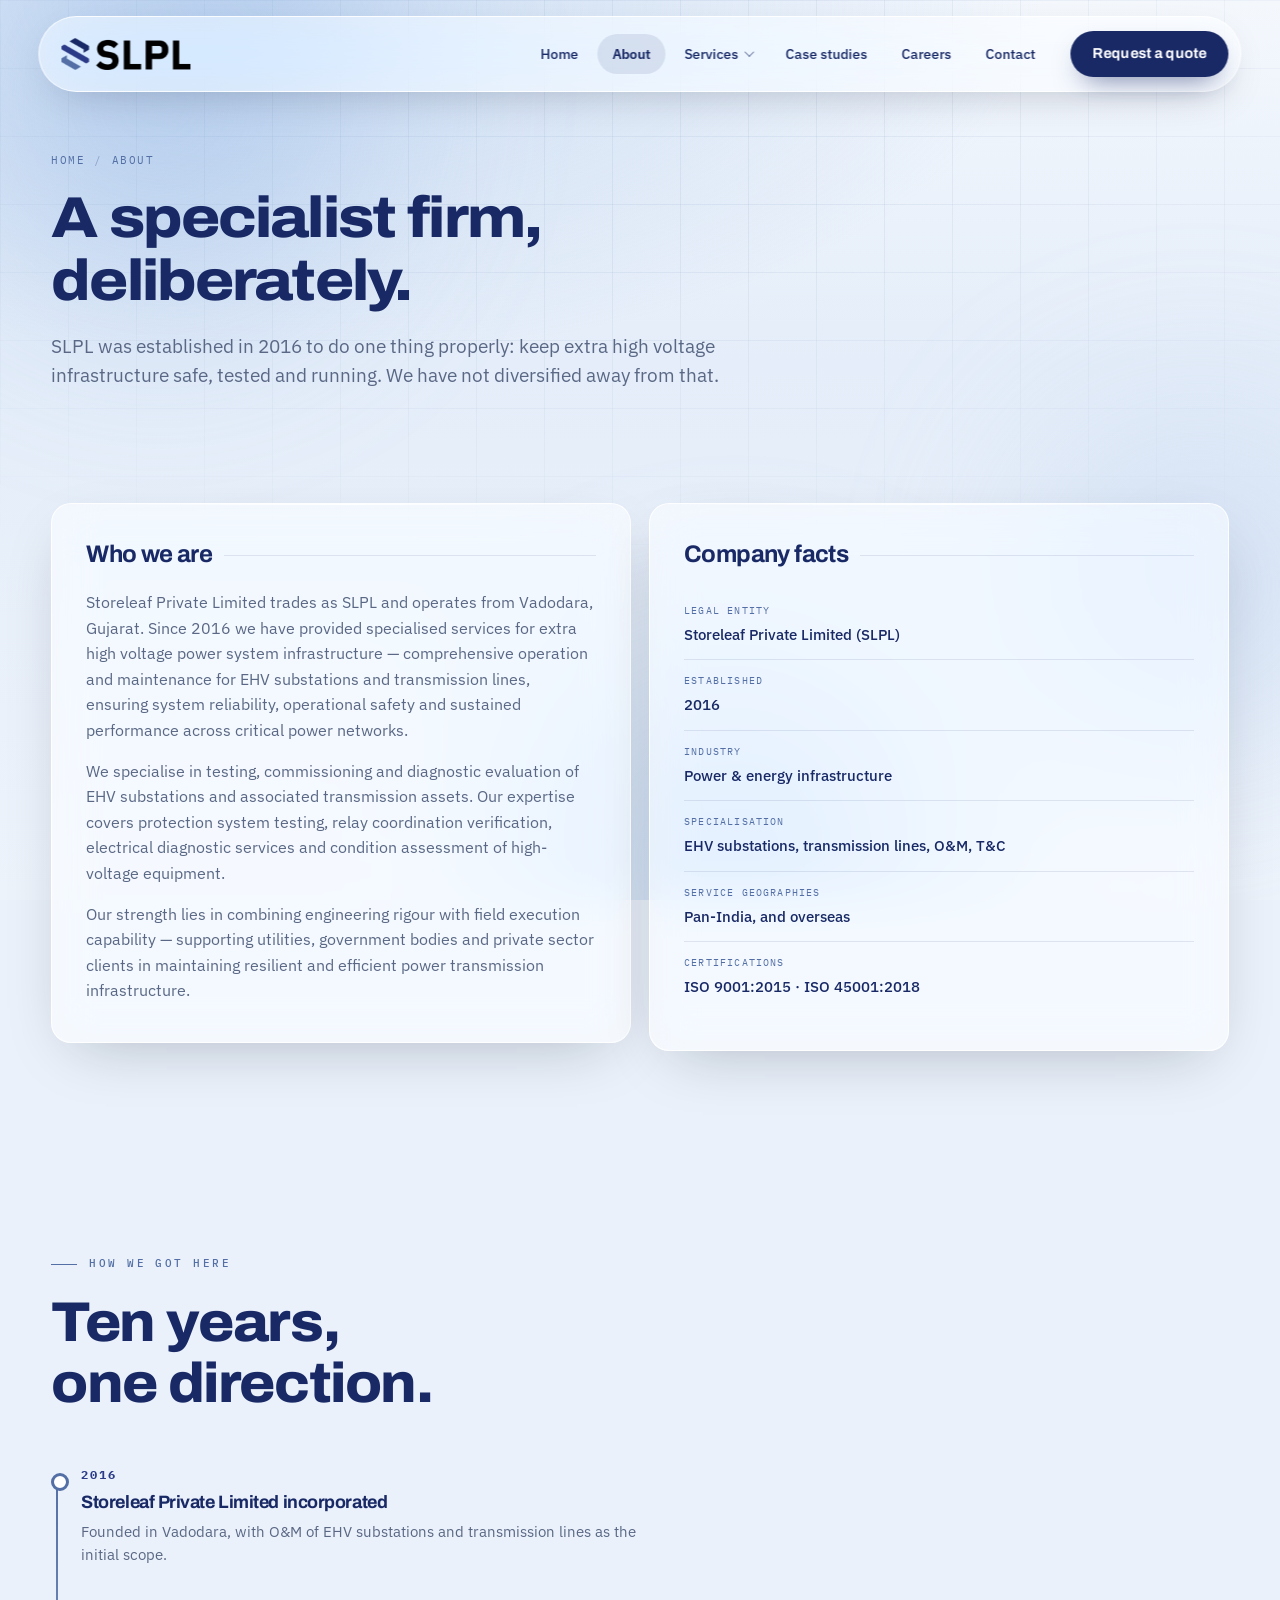
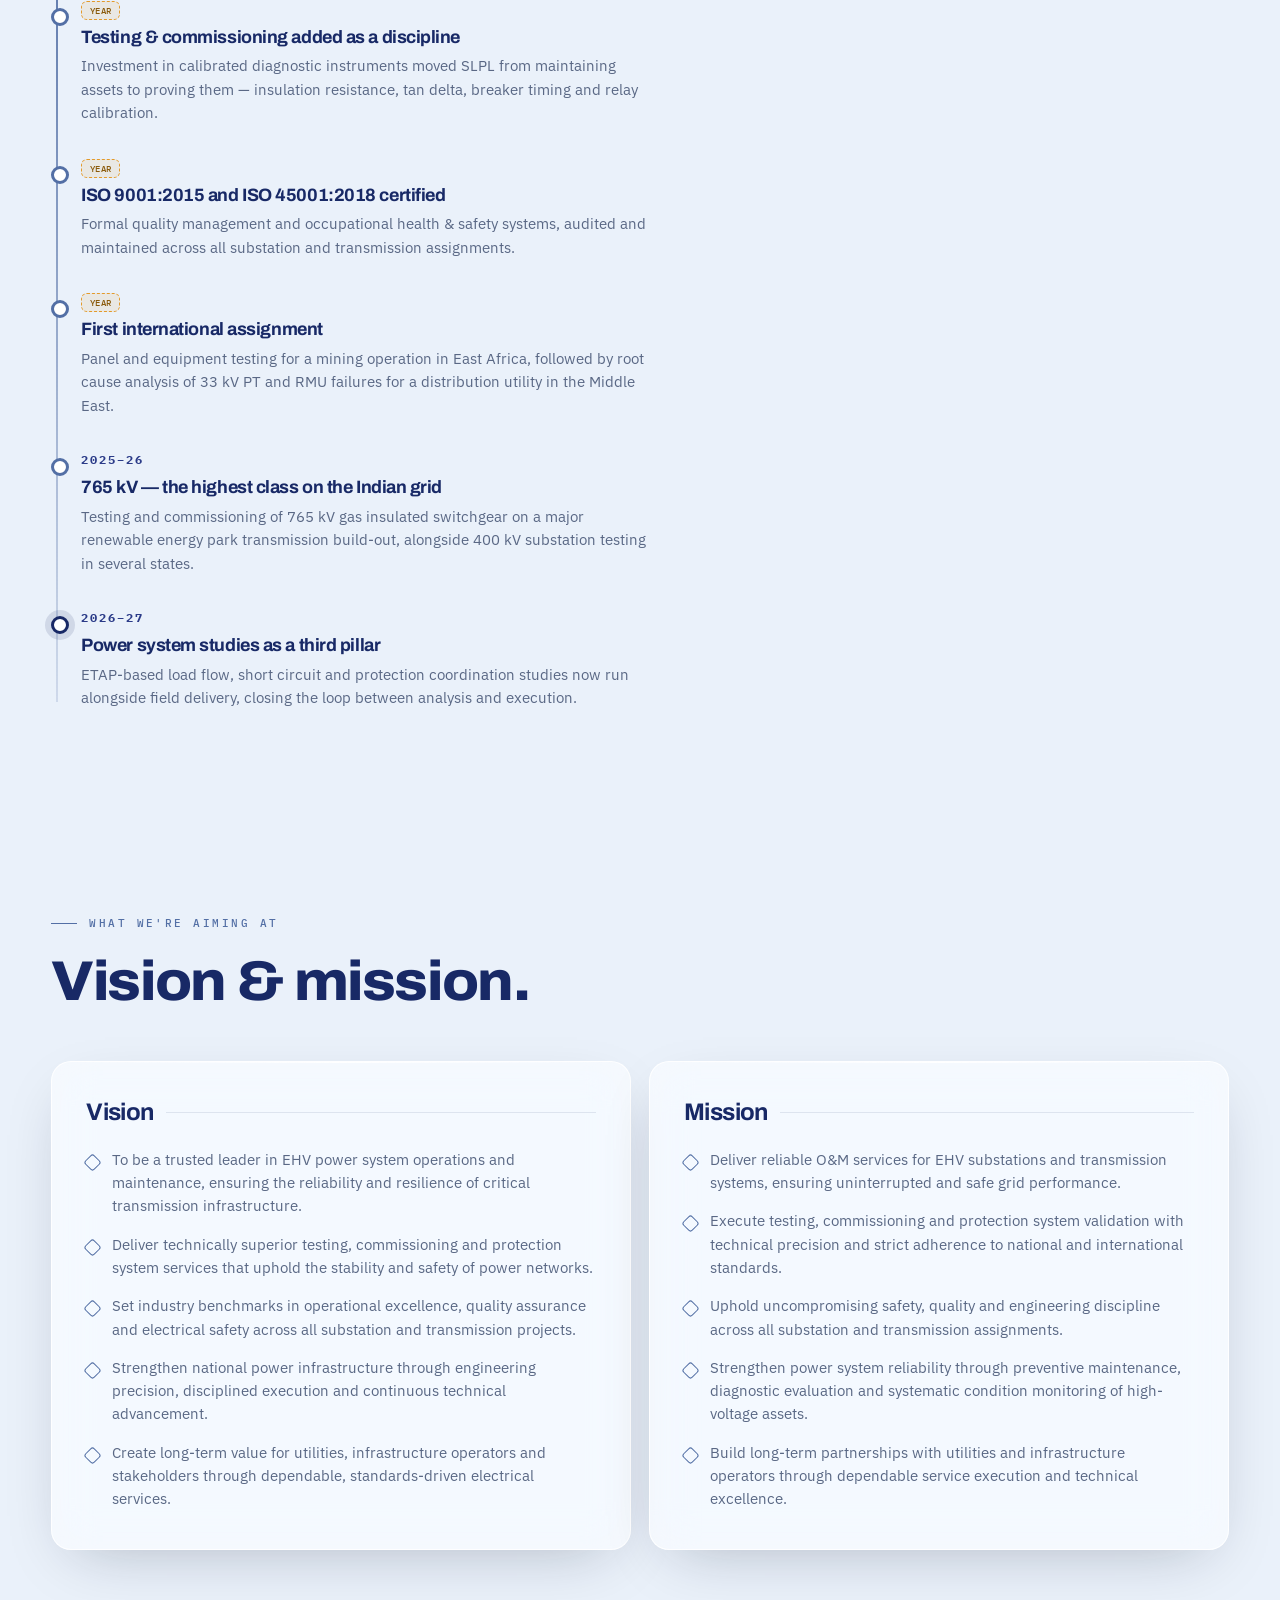
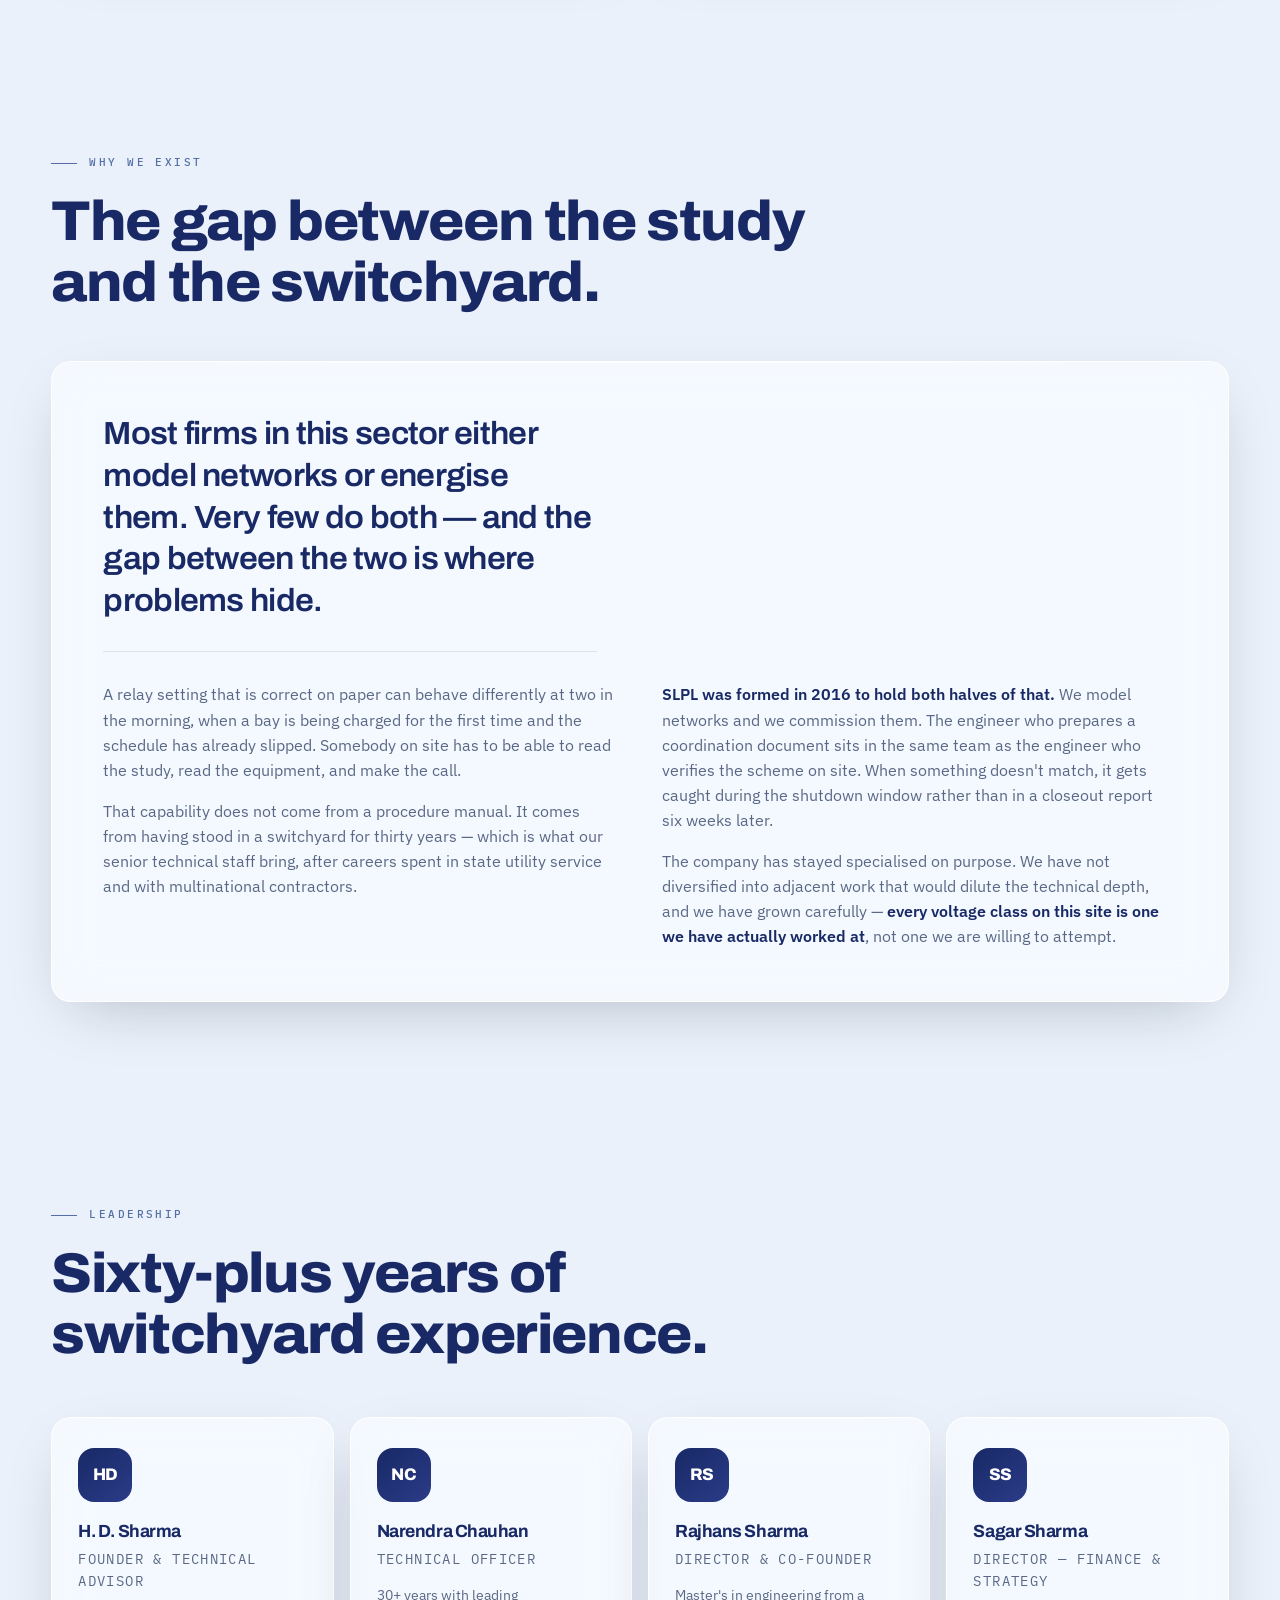
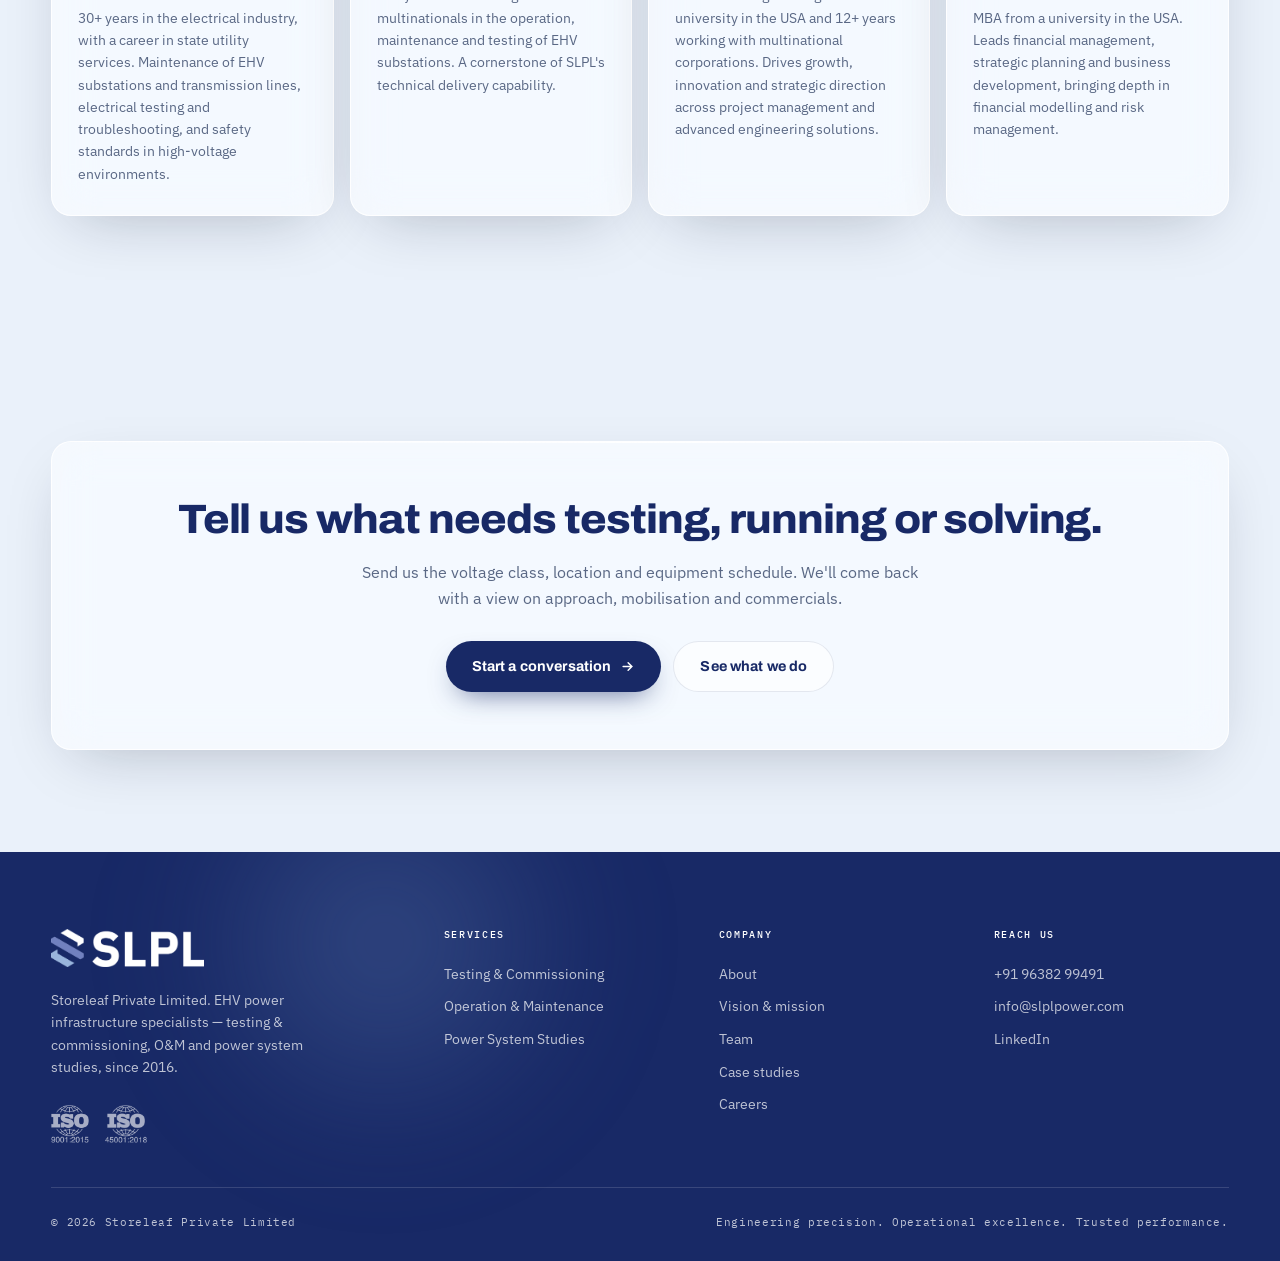
==== commit 0e160bd7: "fix: apply SLPL web corrections deck - Home metrics: drop the km and countries tiles; the two remain" ====
--- a/about.html
+++ b/about.html
@@ -80,8 +80,7 @@
         <div class="spec"><span>Industry</span><p>Power &amp; energy infrastructure</p></div>
         <div class="spec"><span>Specialisation</span><p>EHV substations, transmission lines, O&amp;M, T&amp;C</p></div>
         <div class="spec"><span>Service geographies</span><p>Pan-India, and overseas</p></div>
-        <div class="spec"><span>Certifications</span><p>ISO 9001:2015 · ISO 45001:2018<br>
-          <span style="font-family:var(--mono);font-size:.72rem;color:var(--steel)">Certified by <span class="todo">certifying body</span> under <span class="todo">accreditation</span></span></p></div>
+        <div class="spec"><span>Certifications</span><p>ISO 9001:2015 · ISO 45001:2018</p></div>
       </div>
     </div>
   </div>
--- a/assets/css/pages.css
+++ b/assets/css/pages.css
@@ -43,10 +43,10 @@
 .sub a:hover{background:rgba(24,41,102,.07)}
 
 /* ── metrics band ──────────────────────────────── */
-.metrics{display:grid;grid-template-columns:repeat(4,1fr);gap:14px;margin-top:48px}
-.metric{padding:28px 26px}
+.metrics{display:grid;grid-template-columns:repeat(2,1fr);gap:14px;margin-top:48px}
+.metric{padding:34px 32px}
 .metric b{display:block;font-family:var(--display);font-weight:800;font-stretch:108%;
-  font-size:clamp(1.9rem,3.4vw,2.9rem);color:var(--navy);line-height:1;letter-spacing:-.03em}
+  font-size:clamp(2.2rem,4.2vw,3.6rem);color:var(--navy);line-height:1;letter-spacing:-.03em}
 .metric b em{font-style:normal;font-size:.44em;font-weight:600;color:var(--steel);margin-left:5px}
 .metric.pending b{color:var(--steel);opacity:.55}
 .metric>span .todo{margin-top:8px;font-size:.9em}
@@ -140,7 +140,6 @@
 /* ── responsive for the new components ─────────── */
 @media(min-width:1750px){ .metrics{gap:18px} }
 @media(max-width:1180px){
-  .metrics{grid-template-columns:repeat(2,1fr)}
   .detail{grid-template-columns:1fr}
   .aside{position:static}
   .values{grid-template-columns:1fr 1fr}
@@ -342,6 +341,7 @@
   border:1px solid var(--brd-2)}
 .case-out b{display:block;font-family:var(--display);font-weight:800;font-size:1.5rem;
   color:var(--navy);line-height:1}
+.case-out b em{font-style:normal;font-size:.55em;font-weight:600;color:var(--steel);margin-left:4px}
 .case-out span{display:block;font-family:var(--mono);font-size:.62rem;letter-spacing:.12em;
   text-transform:uppercase;color:var(--steel);margin-top:9px;line-height:1.5}
 @media(max-width:900px){ .case-body{grid-template-columns:1fr;gap:24px} }
